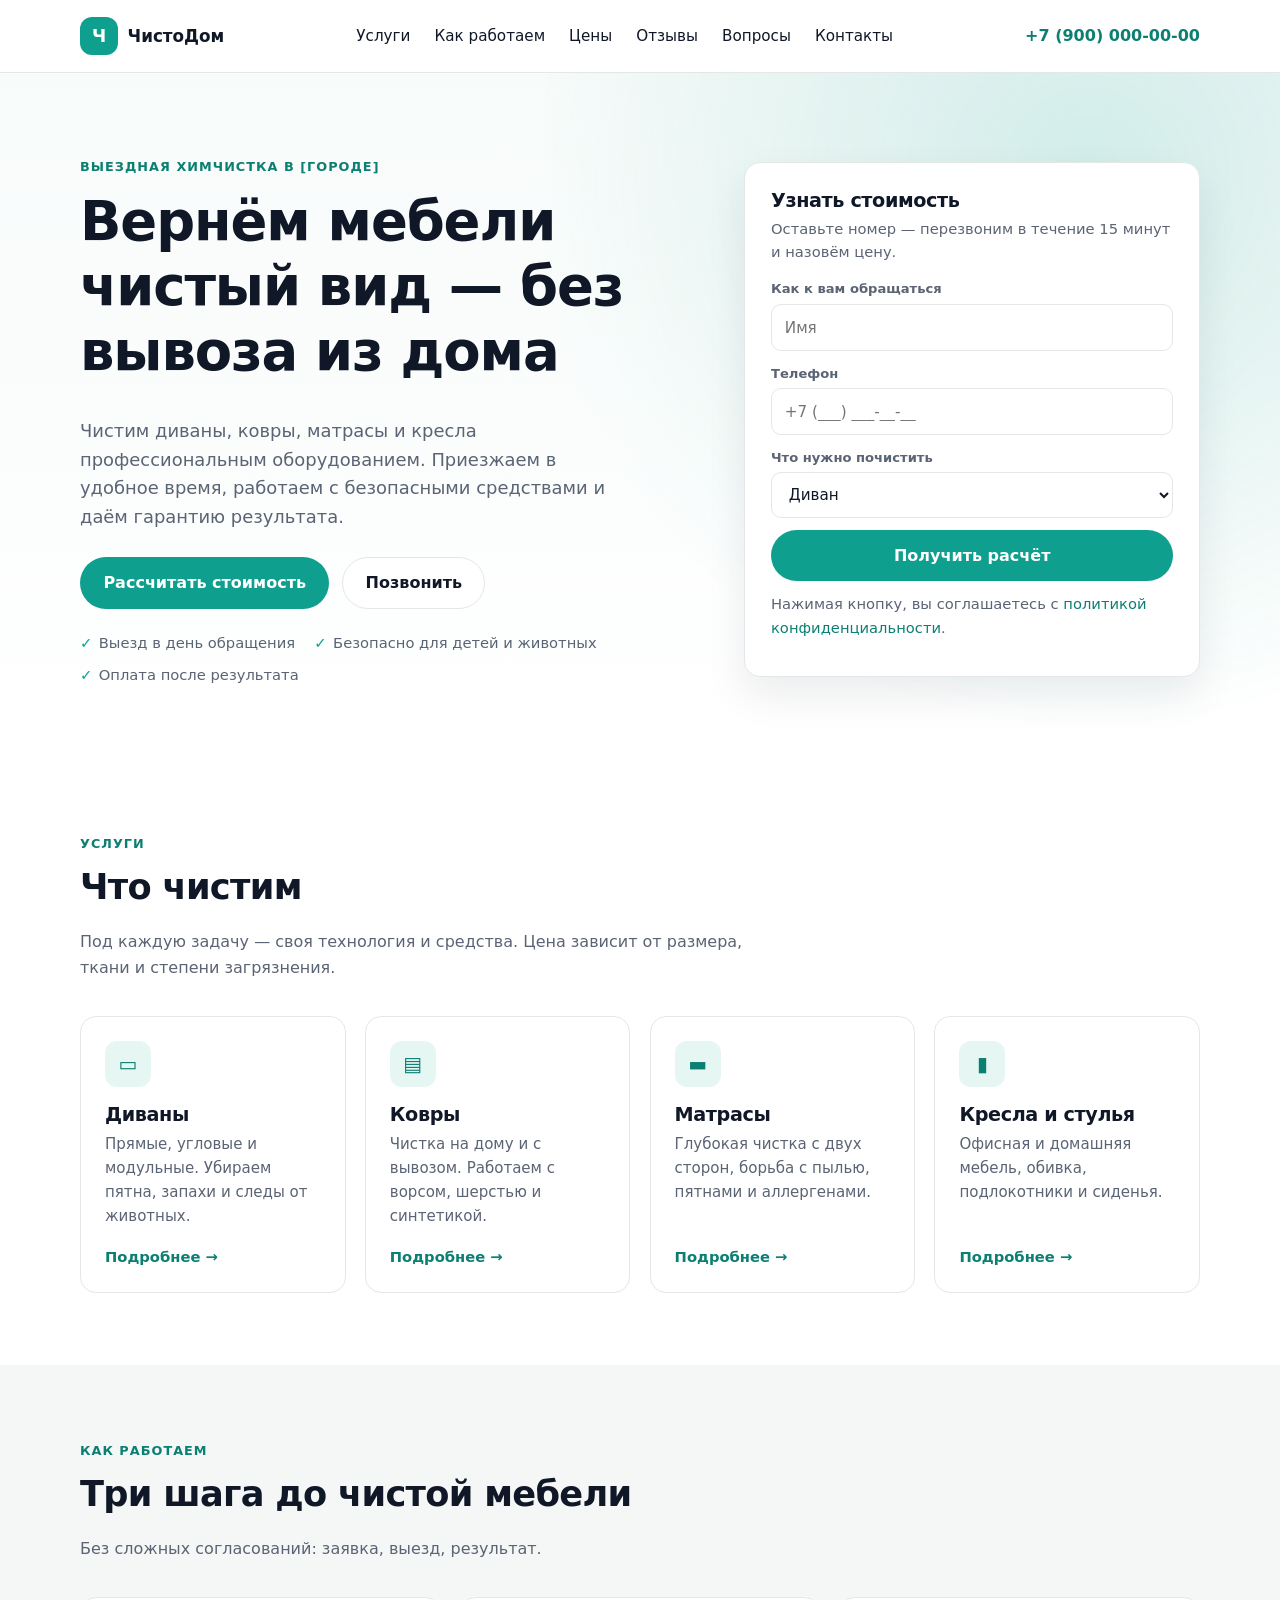
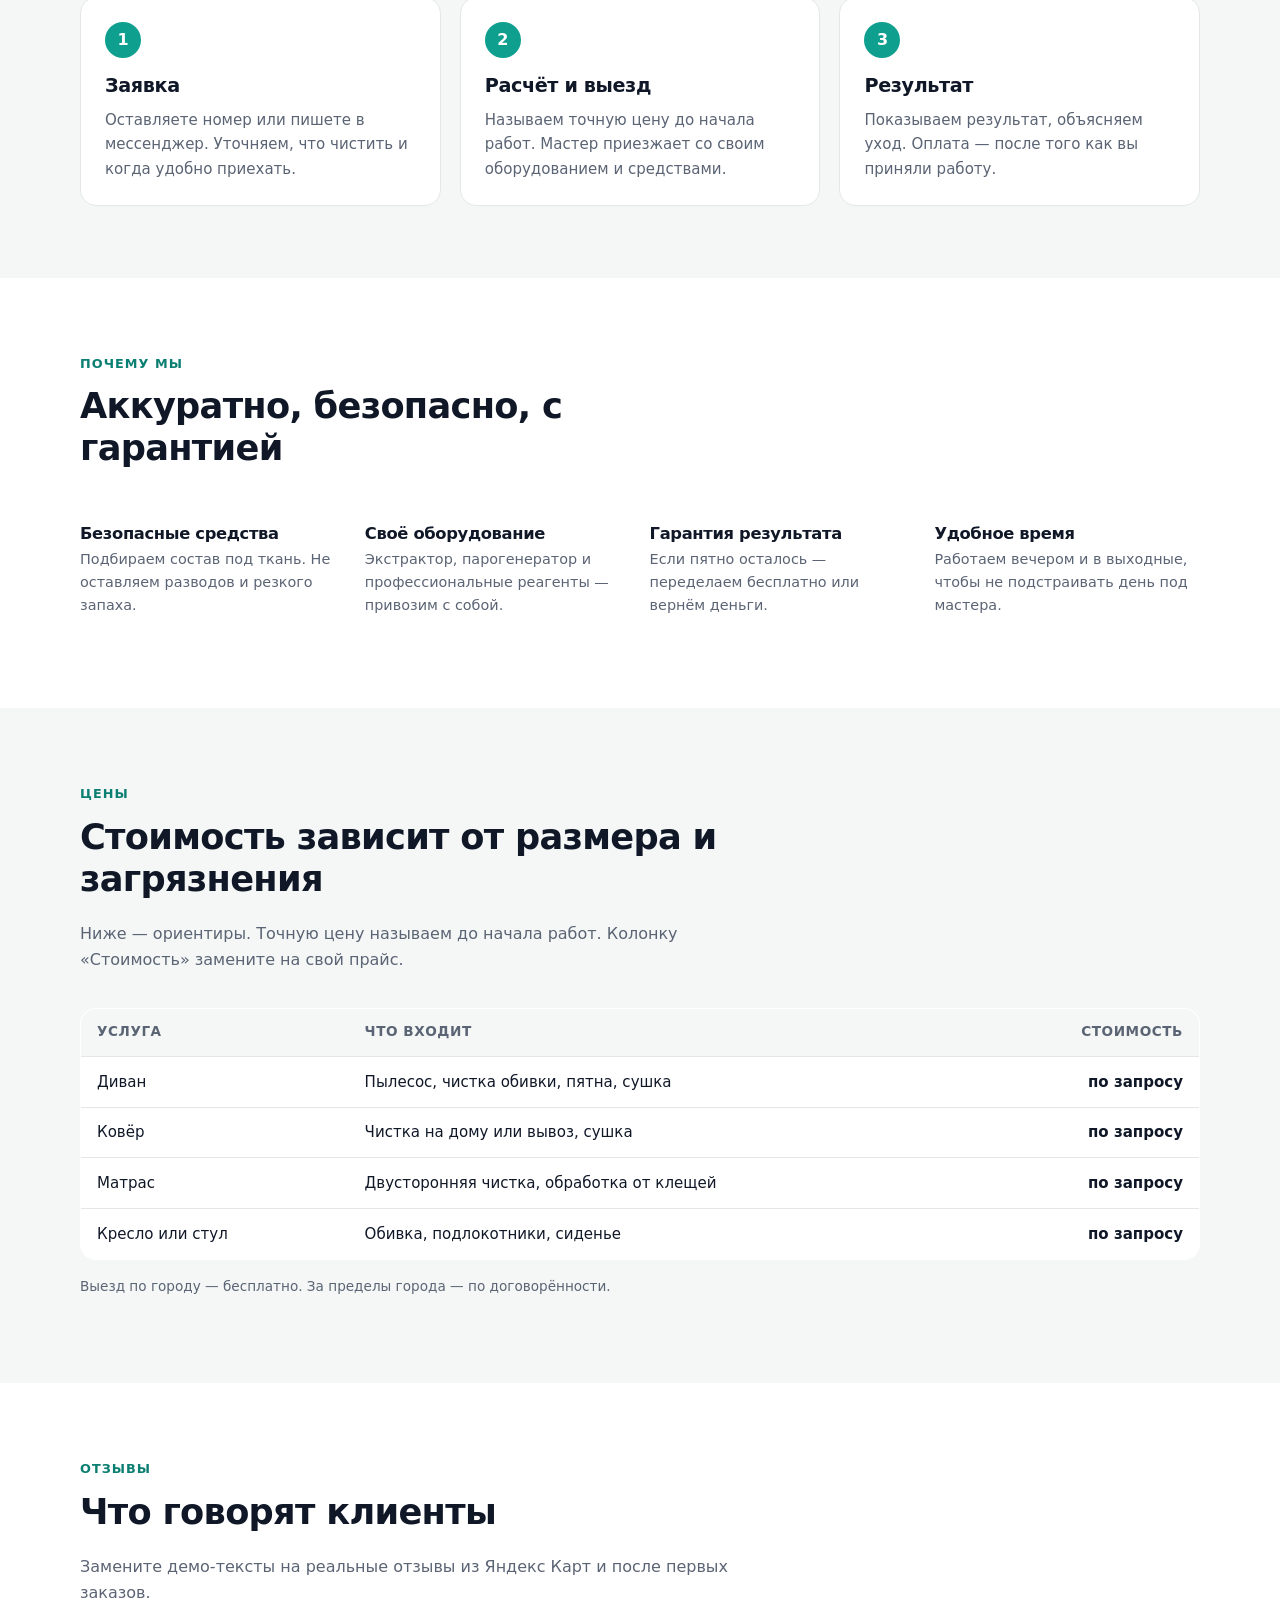
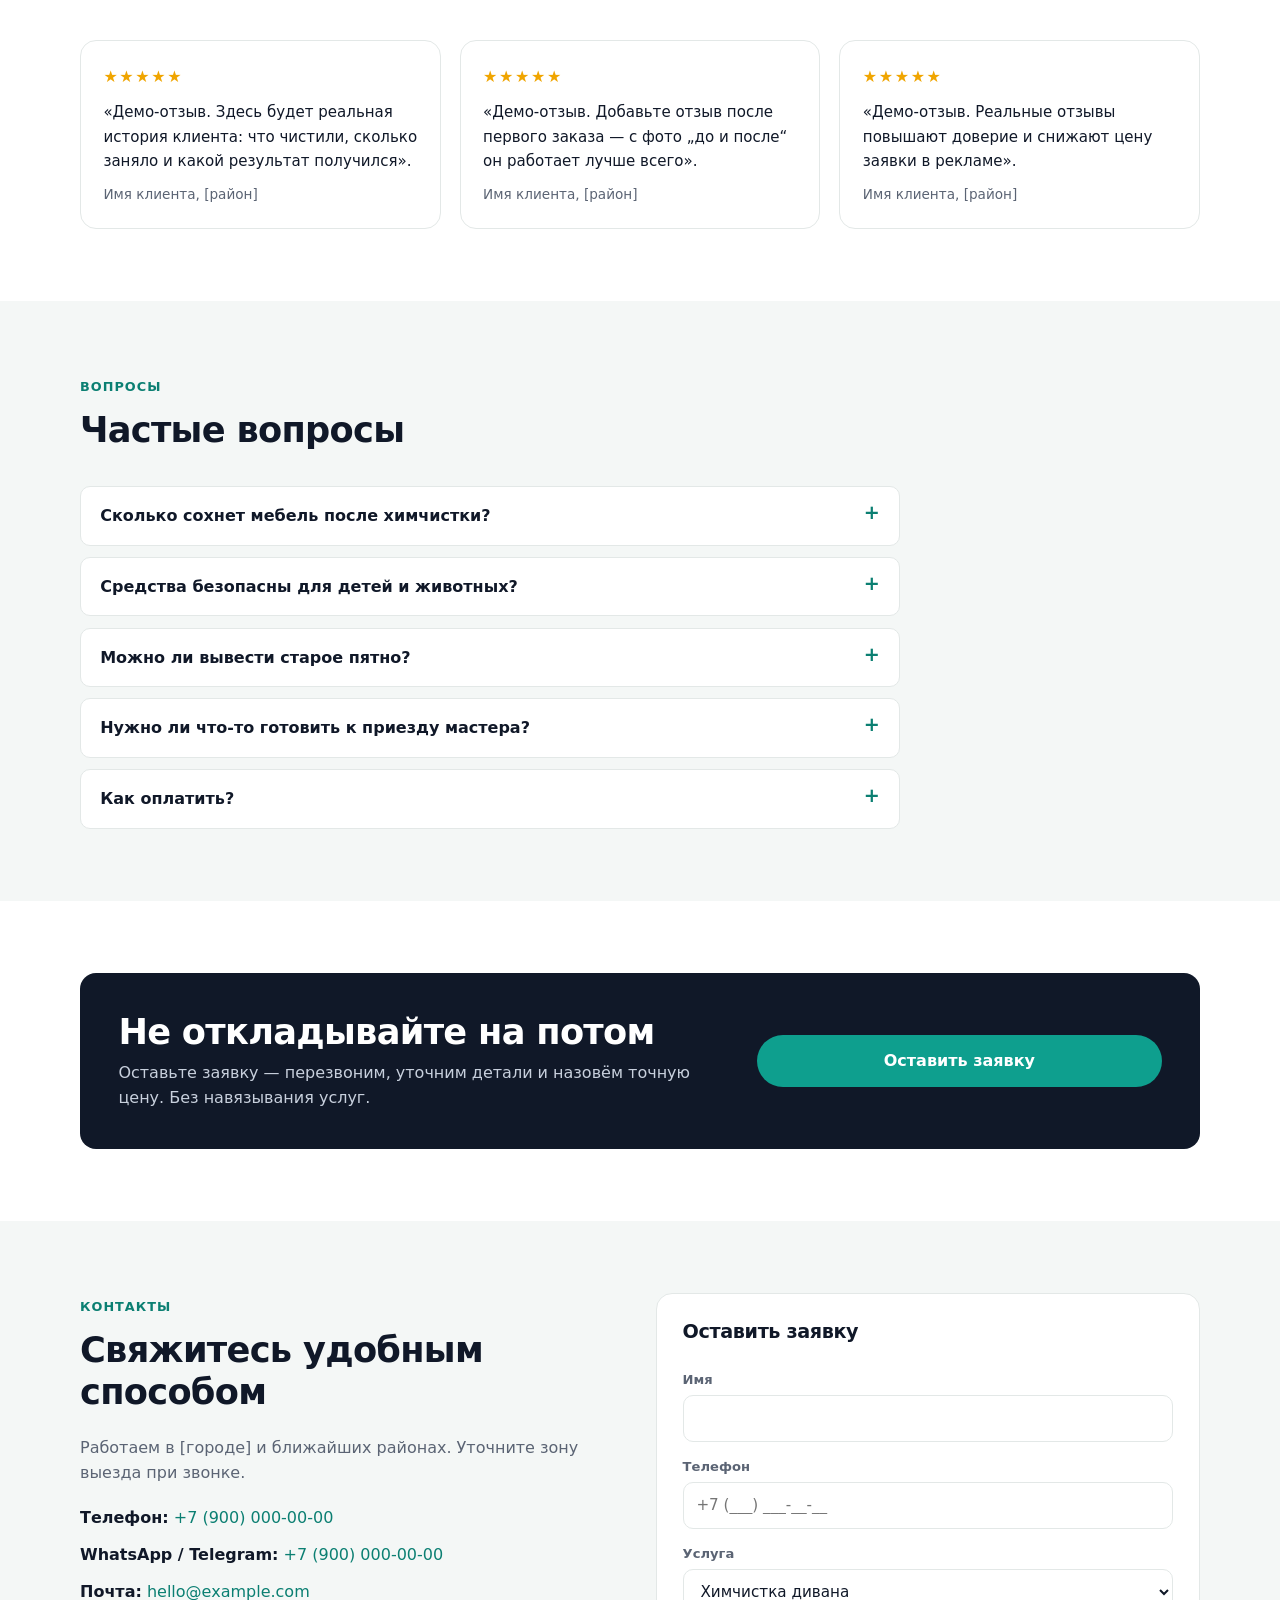
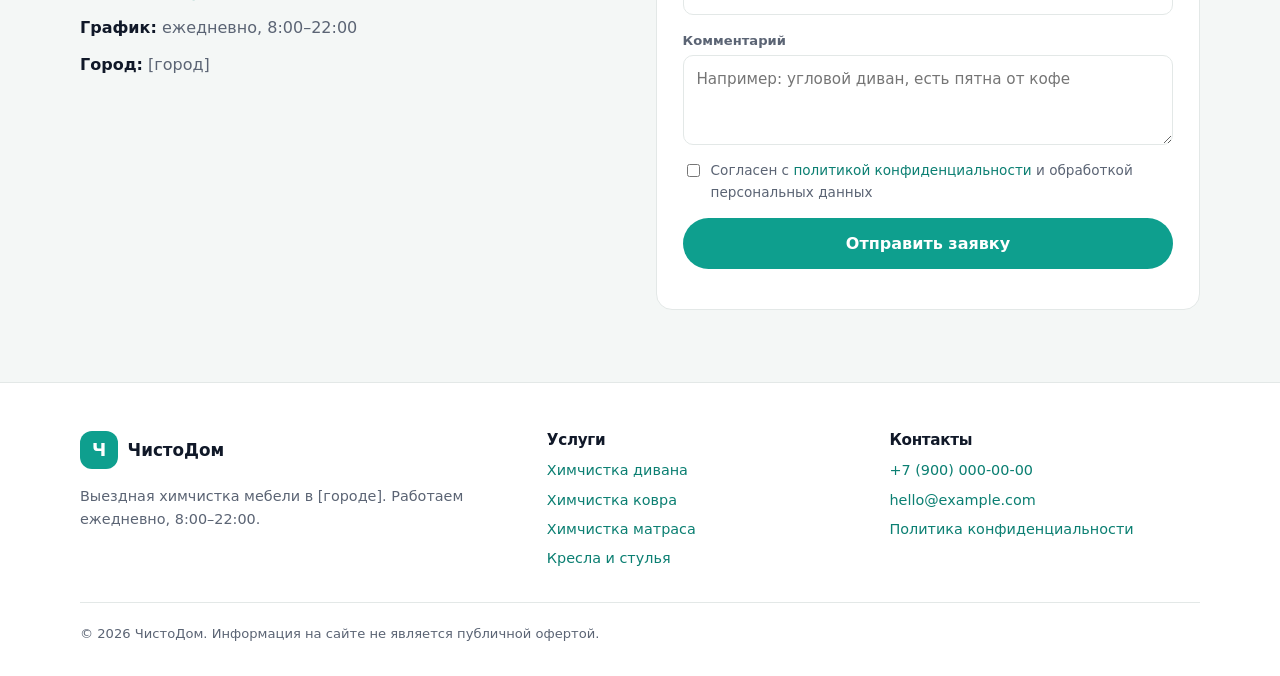
==== index.html @ 069d5538 "feat: каркас сайта химчистки и план продвижения" ====
<!DOCTYPE html>
<html lang="ru">
<head>
  <meta charset="utf-8">
  <meta name="viewport" content="width=device-width, initial-scale=1">
  <title>Химчистка мебели на дому в [городе] — выезд, гарантия результата</title>
  <meta name="description" content="Профессиональная химчистка диванов, ковров, матрасов и кресел на дому в [городе]. Безопасные средства, выезд в день обращения, гарантия результата. Рассчитайте стоимость за 2 минуты.">
  <link rel="canonical" href="https://example.com/">
  <meta property="og:type" content="website">
  <meta property="og:title" content="Химчистка мебели на дому в [городе]">
  <meta property="og:description" content="Диваны, ковры, матрасы и кресла. Выезд на дом, безопасные средства, гарантия результата.">
  <meta property="og:url" content="https://example.com/">
  <meta property="og:locale" content="ru_RU">
  <link rel="stylesheet" href="css/styles.css">
</head>
<body>
  <a class="skip-link" href="#main">Перейти к содержанию</a>

  <header class="site-header">
    <div class="container header-inner">
      <a class="logo" href="index.html">
        <span class="logo-mark" aria-hidden="true">Ч</span>
        <span>ЧистоДом</span>
      </a>

      <nav class="nav" data-nav aria-label="Основная навигация">
        <a href="#services">Услуги</a>
        <a href="#how">Как работаем</a>
        <a href="#prices">Цены</a>
        <a href="#reviews">Отзывы</a>
        <a href="#faq">Вопросы</a>
        <a href="#contacts">Контакты</a>
      </nav>

      <a class="header-phone" href="tel:+79000000000">+7 (900) 000-00-00</a>

      <button class="nav-toggle" type="button" data-nav-toggle aria-label="Открыть меню" aria-expanded="false">
        <span></span>
      </button>
    </div>
  </header>

  <main id="main">
    <section class="hero">
      <div class="container hero-grid">
        <div>
          <span class="eyebrow">Выездная химчистка в [городе]</span>
          <h1>Вернём мебели чистый вид — без вывоза из дома</h1>
          <p class="lead">
            Чистим диваны, ковры, матрасы и кресла профессиональным оборудованием.
            Приезжаем в удобное время, работаем с безопасными средствами и даём гарантию результата.
          </p>

          <div class="hero-actions">
            <a class="btn btn--primary" href="#contacts">Рассчитать стоимость</a>
            <a class="btn btn--ghost" href="tel:+79000000000">Позвонить</a>
          </div>

          <ul class="hero-points">
            <li>Выезд в день обращения</li>
            <li>Безопасно для детей и животных</li>
            <li>Оплата после результата</li>
          </ul>
        </div>

        <aside class="hero-card" aria-label="Быстрый расчёт стоимости">
          <h3>Узнать стоимость</h3>
          <p>Оставьте номер — перезвоним в течение 15 минут и назовём цену.</p>

          <form class="mini-form" data-lead-form>
            <div class="field">
              <label for="hero-name">Как к вам обращаться</label>
              <input id="hero-name" name="name" type="text" autocomplete="name" placeholder="Имя" required>
            </div>
            <div class="field">
              <label for="hero-phone">Телефон</label>
              <input id="hero-phone" name="phone" type="tel" autocomplete="tel" placeholder="+7 (___) ___-__-__" required>
            </div>
            <div class="field">
              <label for="hero-service">Что нужно почистить</label>
              <select id="hero-service" name="service">
                <option value="divan">Диван</option>
                <option value="kover">Ковёр</option>
                <option value="matras">Матрас</option>
                <option value="kreslo">Кресло или стулья</option>
                <option value="other">Другое</option>
              </select>
            </div>
            <button class="btn btn--primary btn--wide" type="submit">Получить расчёт</button>
            <p class="form-note">Нажимая кнопку, вы соглашаетесь с <a href="privacy.html">политикой конфиденциальности</a>.</p>
            <p class="form-status" data-form-status role="status"></p>
          </form>
        </aside>
      </div>
    </section>

    <section class="section" id="services">
      <div class="container">
        <div class="section-head">
          <span class="eyebrow">Услуги</span>
          <h2>Что чистим</h2>
          <p>Под каждую задачу — своя технология и средства. Цена зависит от размера, ткани и степени загрязнения.</p>
        </div>

        <div class="grid grid--4">
          <article class="card service-card">
            <div class="service-icon" aria-hidden="true">▭</div>
            <h3>Диваны</h3>
            <p>Прямые, угловые и модульные. Убираем пятна, запахи и следы от животных.</p>
            <a class="card-link" href="services/divan.html">Подробнее →</a>
          </article>

          <article class="card service-card">
            <div class="service-icon" aria-hidden="true">▤</div>
            <h3>Ковры</h3>
            <p>Чистка на дому и с вывозом. Работаем с ворсом, шерстью и синтетикой.</p>
            <a class="card-link" href="services/kover.html">Подробнее →</a>
          </article>

          <article class="card service-card">
            <div class="service-icon" aria-hidden="true">▬</div>
            <h3>Матрасы</h3>
            <p>Глубокая чистка с двух сторон, борьба с пылью, пятнами и аллергенами.</p>
            <a class="card-link" href="services/matras.html">Подробнее →</a>
          </article>

          <article class="card service-card">
            <div class="service-icon" aria-hidden="true">▮</div>
            <h3>Кресла и стулья</h3>
            <p>Офисная и домашняя мебель, обивка, подлокотники и сиденья.</p>
            <a class="card-link" href="services/kreslo.html">Подробнее →</a>
          </article>
        </div>
      </div>
    </section>

    <section class="section section--soft" id="how">
      <div class="container">
        <div class="section-head">
          <span class="eyebrow">Как работаем</span>
          <h2>Три шага до чистой мебели</h2>
          <p>Без сложных согласований: заявка, выезд, результат.</p>
        </div>

        <div class="steps">
          <div class="step">
            <h3>Заявка</h3>
            <p>Оставляете номер или пишете в мессенджер. Уточняем, что чистить и когда удобно приехать.</p>
          </div>
          <div class="step">
            <h3>Расчёт и выезд</h3>
            <p>Называем точную цену до начала работ. Мастер приезжает со своим оборудованием и средствами.</p>
          </div>
          <div class="step">
            <h3>Результат</h3>
            <p>Показываем результат, объясняем уход. Оплата — после того как вы приняли работу.</p>
          </div>
        </div>
      </div>
    </section>

    <section class="section">
      <div class="container">
        <div class="section-head">
          <span class="eyebrow">Почему мы</span>
          <h2>Аккуратно, безопасно, с гарантией</h2>
        </div>

        <div class="grid grid--4">
          <div class="feature">
            <h3>Безопасные средства</h3>
            <p>Подбираем состав под ткань. Не оставляем разводов и резкого запаха.</p>
          </div>
          <div class="feature">
            <h3>Своё оборудование</h3>
            <p>Экстрактор, парогенератор и профессиональные реагенты — привозим с собой.</p>
          </div>
          <div class="feature">
            <h3>Гарантия результата</h3>
            <p>Если пятно осталось — переделаем бесплатно или вернём деньги.</p>
          </div>
          <div class="feature">
            <h3>Удобное время</h3>
            <p>Работаем вечером и в выходные, чтобы не подстраивать день под мастера.</p>
          </div>
        </div>
      </div>
    </section>

    <section class="section section--soft" id="prices">
      <div class="container">
        <div class="section-head">
          <span class="eyebrow">Цены</span>
          <h2>Стоимость зависит от размера и загрязнения</h2>
          <p>Ниже — ориентиры. Точную цену называем до начала работ. Колонку «Стоимость» замените на свой прайс.</p>
        </div>

        <table class="price-table">
          <thead>
            <tr>
              <th scope="col">Услуга</th>
              <th scope="col">Что входит</th>
              <th scope="col" class="num">Стоимость</th>
            </tr>
          </thead>
          <tbody>
            <tr>
              <td>Диван</td>
              <td>Пылесос, чистка обивки, пятна, сушка</td>
              <td class="num">по запросу</td>
            </tr>
            <tr>
              <td>Ковёр</td>
              <td>Чистка на дому или вывоз, сушка</td>
              <td class="num">по запросу</td>
            </tr>
            <tr>
              <td>Матрас</td>
              <td>Двусторонняя чистка, обработка от клещей</td>
              <td class="num">по запросу</td>
            </tr>
            <tr>
              <td>Кресло или стул</td>
              <td>Обивка, подлокотники, сиденье</td>
              <td class="num">по запросу</td>
            </tr>
          </tbody>
        </table>

        <p class="small muted" style="margin-top:1rem">
          Выезд по городу — бесплатно. За пределы города — по договорённости.
        </p>
      </div>
    </section>

    <section class="section" id="reviews">
      <div class="container">
        <div class="section-head">
          <span class="eyebrow">Отзывы</span>
          <h2>Что говорят клиенты</h2>
          <p>Замените демо-тексты на реальные отзывы из Яндекс Карт и после первых заказов.</p>
        </div>

        <div class="grid grid--3">
          <article class="review">
            <div class="stars" aria-label="Оценка 5 из 5">★★★★★</div>
            <p>«Демо-отзыв. Здесь будет реальная история клиента: что чистили, сколько заняло и какой результат получился».</p>
            <div class="review-author">Имя клиента, [район]</div>
          </article>
          <article class="review">
            <div class="stars" aria-label="Оценка 5 из 5">★★★★★</div>
            <p>«Демо-отзыв. Добавьте отзыв после первого заказа — с фото „до и после“ он работает лучше всего».</p>
            <div class="review-author">Имя клиента, [район]</div>
          </article>
          <article class="review">
            <div class="stars" aria-label="Оценка 5 из 5">★★★★★</div>
            <p>«Демо-отзыв. Реальные отзывы повышают доверие и снижают цену заявки в рекламе».</p>
            <div class="review-author">Имя клиента, [район]</div>
          </article>
        </div>
      </div>
    </section>

    <section class="section section--soft" id="faq">
      <div class="container">
        <div class="section-head">
          <span class="eyebrow">Вопросы</span>
          <h2>Частые вопросы</h2>
        </div>

        <div class="faq">
          <details>
            <summary>Сколько сохнет мебель после химчистки?</summary>
            <p>Обычно 4–8 часов. Точный срок зависит от ткани, влажности и температуры в помещении. Мастер подскажет, когда можно пользоваться мебелью.</p>
          </details>
          <details>
            <summary>Средства безопасны для детей и животных?</summary>
            <p>Да, мы используем профессиональные составы с последующей промывкой. После высыхания мебелью можно пользоваться как обычно.</p>
          </details>
          <details>
            <summary>Можно ли вывести старое пятно?</summary>
            <p>Чаще всего да. Но результат зависит от типа ткани и давности пятна. Если пятно не уйдёт полностью, мастер скажет об этом до начала работ.</p>
          </details>
          <details>
            <summary>Нужно ли что-то готовить к приезду мастера?</summary>
            <p>Достаточно освободить доступ к мебели и убрать с неё вещи. Всё остальное — оборудование, средства и защита пола — у мастера с собой.</p>
          </details>
          <details>
            <summary>Как оплатить?</summary>
            <p>Наличными или переводом после выполнения работ. Стоимость фиксируем до начала чистки.</p>
          </details>
        </div>
      </div>
    </section>

    <section class="section">
      <div class="container">
        <div class="cta">
          <div>
            <h2>Не откладывайте на потом</h2>
            <p>Оставьте заявку — перезвоним, уточним детали и назовём точную цену. Без навязывания услуг.</p>
          </div>
          <div>
            <a class="btn btn--primary btn--wide" href="#contacts">Оставить заявку</a>
          </div>
        </div>
      </div>
    </section>

    <section class="section section--soft" id="contacts">
      <div class="container contact-grid">
        <div>
          <span class="eyebrow">Контакты</span>
          <h2>Свяжитесь удобным способом</h2>
          <p class="muted">Работаем в [городе] и ближайших районах. Уточните зону выезда при звонке.</p>

          <ul class="contact-list">
            <li><strong>Телефон:</strong> <a href="tel:+79000000000">+7 (900) 000-00-00</a></li>
            <li><strong>WhatsApp / Telegram:</strong> <a href="https://wa.me/79000000000">+7 (900) 000-00-00</a></li>
            <li><strong>Почта:</strong> <a href="mailto:hello@example.com">hello@example.com</a></li>
            <li><strong>График:</strong> ежедневно, 8:00–22:00</li>
            <li><strong>Город:</strong> [город]</li>
          </ul>
        </div>

        <form class="contact-form" data-lead-form>
          <h3 class="mt-0">Оставить заявку</h3>

          <div class="field">
            <label for="contact-name">Имя</label>
            <input id="contact-name" name="name" type="text" autocomplete="name" required>
          </div>
          <div class="field">
            <label for="contact-phone">Телефон</label>
            <input id="contact-phone" name="phone" type="tel" autocomplete="tel" placeholder="+7 (___) ___-__-__" required>
          </div>
          <div class="field">
            <label for="contact-service">Услуга</label>
            <select id="contact-service" name="service">
              <option value="divan">Химчистка дивана</option>
              <option value="kover">Химчистка ковра</option>
              <option value="matras">Химчистка матраса</option>
              <option value="kreslo">Кресло или стулья</option>
              <option value="other">Другое</option>
            </select>
          </div>
          <div class="field">
            <label for="contact-message">Комментарий</label>
            <textarea id="contact-message" name="message" placeholder="Например: угловой диван, есть пятна от кофе"></textarea>
          </div>

          <label class="small muted" style="display:flex;gap:.5rem;align-items:flex-start">
            <input type="checkbox" name="consent" required style="width:auto;min-height:auto;margin-top:.25rem">
            <span>Согласен с <a href="privacy.html">политикой конфиденциальности</a> и обработкой персональных данных</span>
          </label>

          <button class="btn btn--primary btn--wide" type="submit">Отправить заявку</button>
          <p class="form-status" data-form-status role="status"></p>
        </form>
      </div>
    </section>
  </main>

  <footer class="site-footer">
    <div class="container">
      <div class="footer-grid">
        <div>
          <a class="logo" href="index.html">
            <span class="logo-mark" aria-hidden="true">Ч</span>
            <span>ЧистоДом</span>
          </a>
          <p style="margin-top:1rem">Выездная химчистка мебели в [городе]. Работаем ежедневно, 8:00–22:00.</p>
        </div>
        <div>
          <h4>Услуги</h4>
          <ul>
            <li><a href="services/divan.html">Химчистка дивана</a></li>
            <li><a href="services/kover.html">Химчистка ковра</a></li>
            <li><a href="services/matras.html">Химчистка матраса</a></li>
            <li><a href="services/kreslo.html">Кресла и стулья</a></li>
          </ul>
        </div>
        <div>
          <h4>Контакты</h4>
          <ul>
            <li><a href="tel:+79000000000">+7 (900) 000-00-00</a></li>
            <li><a href="mailto:hello@example.com">hello@example.com</a></li>
            <li><a href="privacy.html">Политика конфиденциальности</a></li>
          </ul>
        </div>
      </div>

      <div class="footer-bottom">
        © <span data-year>2026</span> ЧистоДом. Информация на сайте не является публичной офертой.
      </div>
    </div>
  </footer>

  <script src="js/main.js" defer></script>

  <script type="application/ld+json">
  {
    "@context": "https://schema.org",
    "@type": "LocalBusiness",
    "name": "ЧистоДом",
    "description": "Выездная химчистка диванов, ковров, матрасов и кресел в [городе].",
    "url": "https://example.com/",
    "telephone": "+7-900-000-00-00",
    "priceRange": "₽₽",
    "areaServed": "[город]",
    "address": {
      "@type": "PostalAddress",
      "addressLocality": "[город]",
      "addressCountry": "RU"
    },
    "openingHours": "Mo-Su 08:00-22:00"
  }
  </script>
</body>
</html>
---- css/styles.css ----
/* =========================================================
   Химчистка — базовые стили
   Палитра и размеры меняются в :root
   ========================================================= */

:root {
  --ink: #101828;
  --muted: #5b6474;
  --accent: #0e9f8e;
  --accent-dark: #0b7f72;
  --accent-soft: #e6f6f3;
  --bg: #ffffff;
  --soft: #f4f7f6;
  --line: #e3e8e7;
  --radius: 16px;
  --radius-sm: 10px;
  --container: 1120px;
  --shadow: 0 18px 40px rgba(16, 24, 40, 0.08);
  --font: system-ui, -apple-system, "Segoe UI", Roboto, "Helvetica Neue", Arial, sans-serif;
}

*,
*::before,
*::after {
  box-sizing: border-box;
}

html {
  scroll-behavior: smooth;
}

body {
  margin: 0;
  font-family: var(--font);
  color: var(--ink);
  background: var(--bg);
  line-height: 1.6;
  -webkit-font-smoothing: antialiased;
}

img {
  max-width: 100%;
  display: block;
}

a {
  color: var(--accent-dark);
  text-decoration: none;
}

a:hover {
  text-decoration: underline;
}

h1,
h2,
h3,
h4 {
  line-height: 1.2;
  margin: 0 0 0.6em;
  letter-spacing: -0.02em;
}

h1 {
  font-size: clamp(2rem, 4.4vw, 3.4rem);
}

h2 {
  font-size: clamp(1.5rem, 2.8vw, 2.2rem);
}

h3 {
  font-size: 1.2rem;
}

p {
  margin: 0 0 1em;
}

ul {
  padding-left: 1.15em;
}

.container {
  width: min(100% - 2rem, var(--container));
  margin-inline: auto;
}

.section {
  padding: 4.5rem 0;
}

.section--soft {
  background: var(--soft);
}

.section-head {
  max-width: 680px;
  margin-bottom: 2.2rem;
}

.section-head p {
  color: var(--muted);
  margin-bottom: 0;
}

.eyebrow {
  display: inline-block;
  margin-bottom: 0.7rem;
  color: var(--accent-dark);
  font-size: 0.8rem;
  font-weight: 700;
  letter-spacing: 0.08em;
  text-transform: uppercase;
}

/* ---------- Кнопки ---------- */

.btn {
  display: inline-flex;
  align-items: center;
  justify-content: center;
  gap: 0.5rem;
  min-height: 48px;
  padding: 0.75rem 1.4rem;
  border: 1px solid transparent;
  border-radius: 999px;
  font: inherit;
  font-weight: 600;
  text-decoration: none;
  cursor: pointer;
  transition: background-color 0.2s, color 0.2s, border-color 0.2s, transform 0.2s;
}

.btn:hover {
  text-decoration: none;
  transform: translateY(-1px);
}

.btn--primary {
  background: var(--accent);
  color: #fff;
}

.btn--primary:hover {
  background: var(--accent-dark);
}

.btn--ghost {
  border-color: var(--line);
  background: #fff;
  color: var(--ink);
}

.btn--ghost:hover {
  border-color: var(--accent);
  color: var(--accent-dark);
}

.btn--wide {
  width: 100%;
}

/* ---------- Шапка ---------- */

.site-header {
  position: sticky;
  top: 0;
  z-index: 50;
  background: rgba(255, 255, 255, 0.94);
  backdrop-filter: blur(10px);
  border-bottom: 1px solid var(--line);
}

.header-inner {
  display: flex;
  align-items: center;
  justify-content: space-between;
  gap: 1rem;
  min-height: 72px;
}

.logo {
  display: inline-flex;
  align-items: center;
  gap: 0.6rem;
  color: var(--ink);
  font-weight: 800;
  font-size: 1.05rem;
  text-decoration: none;
}

.logo:hover {
  text-decoration: none;
}

.logo-mark {
  display: grid;
  place-items: center;
  width: 38px;
  height: 38px;
  border-radius: 12px;
  background: var(--accent);
  color: #fff;
  font-size: 1.1rem;
}

.nav {
  display: flex;
  align-items: center;
  gap: 1.5rem;
}

.nav a {
  color: var(--ink);
  font-size: 0.95rem;
  font-weight: 500;
}

.nav a:hover {
  color: var(--accent-dark);
  text-decoration: none;
}

.header-phone {
  font-weight: 700;
  white-space: nowrap;
}

.nav-toggle {
  display: none;
  width: 44px;
  height: 44px;
  padding: 0;
  border: 1px solid var(--line);
  border-radius: 12px;
  background: #fff;
  cursor: pointer;
}

.nav-toggle span,
.nav-toggle span::before,
.nav-toggle span::after {
  display: block;
  width: 20px;
  height: 2px;
  margin-inline: auto;
  background: var(--ink);
  content: "";
  position: relative;
}

.nav-toggle span::before {
  position: absolute;
  top: -6px;
}

.nav-toggle span::after {
  position: absolute;
  top: 6px;
}

/* ---------- Hero ---------- */

.hero {
  position: relative;
  overflow: hidden;
  padding: 5rem 0 4.5rem;
  background:
    radial-gradient(circle at 85% 15%, rgba(14, 159, 142, 0.16), transparent 45%),
    linear-gradient(180deg, #f7fbfa 0%, #ffffff 100%);
}

.hero-grid {
  display: grid;
  grid-template-columns: 1.15fr 0.85fr;
  gap: 3rem;
  align-items: center;
}

.hero p.lead {
  max-width: 560px;
  font-size: 1.12rem;
  color: var(--muted);
}

.hero-actions {
  display: flex;
  flex-wrap: wrap;
  gap: 0.8rem;
  margin: 1.6rem 0 1.4rem;
}

.hero-points {
  display: flex;
  flex-wrap: wrap;
  gap: 0.5rem 1.2rem;
  padding: 0;
  margin: 0;
  list-style: none;
  color: var(--muted);
  font-size: 0.92rem;
}

.hero-points li::before {
  content: "✓";
  margin-right: 0.4rem;
  color: var(--accent);
  font-weight: 700;
}

.hero-card {
  padding: 1.6rem;
  border: 1px solid var(--line);
  border-radius: var(--radius);
  background: #fff;
  box-shadow: var(--shadow);
}

.hero-card h3 {
  margin-bottom: 0.3rem;
}

.hero-card p {
  color: var(--muted);
  font-size: 0.92rem;
}

.mini-form {
  display: grid;
  gap: 0.7rem;
}

.field {
  display: grid;
  gap: 0.3rem;
}

.field label {
  font-size: 0.82rem;
  font-weight: 600;
  color: var(--muted);
}

input,
select,
textarea {
  width: 100%;
  min-height: 46px;
  padding: 0.65rem 0.8rem;
  border: 1px solid var(--line);
  border-radius: var(--radius-sm);
  background: #fff;
  color: var(--ink);
  font: inherit;
  font-size: 0.95rem;
}

input:focus,
select:focus,
textarea:focus {
  outline: 2px solid rgba(14, 159, 142, 0.35);
  outline-offset: 1px;
  border-color: var(--accent);
}

textarea {
  min-height: 90px;
  resize: vertical;
}

.form-note {
  margin: 0;
  color: var(--muted);
  font-size: 0.78rem;
}

.form-status {
  margin: 0;
  font-size: 0.88rem;
  color: var(--accent-dark);
}

/* ---------- Сетки и карточки ---------- */

.grid {
  display: grid;
  gap: 1.2rem;
}

.grid--3 {
  grid-template-columns: repeat(3, 1fr);
}

.grid--4 {
  grid-template-columns: repeat(4, 1fr);
}

.card {
  padding: 1.5rem;
  border: 1px solid var(--line);
  border-radius: var(--radius);
  background: #fff;
}

.card h3 {
  margin-bottom: 0.4rem;
}

.card p {
  margin: 0;
  color: var(--muted);
  font-size: 0.94rem;
}

.card-link {
  display: inline-block;
  margin-top: 1rem;
  font-weight: 600;
  font-size: 0.92rem;
}

.service-card {
  display: flex;
  flex-direction: column;
  transition: border-color 0.2s, transform 0.2s, box-shadow 0.2s;
}

.service-card:hover {
  border-color: var(--accent);
  transform: translateY(-2px);
  box-shadow: var(--shadow);
}

.service-icon {
  display: grid;
  place-items: center;
  width: 46px;
  height: 46px;
  margin-bottom: 1rem;
  border-radius: 12px;
  background: var(--accent-soft);
  color: var(--accent-dark);
  font-size: 1.25rem;
}

.service-card .card-link {
  margin-top: auto;
  padding-top: 1rem;
}

/* ---------- Шаги ---------- */

.steps {
  counter-reset: step;
  display: grid;
  gap: 1.2rem;
  grid-template-columns: repeat(3, 1fr);
}

.step {
  position: relative;
  padding: 1.5rem;
  border-radius: var(--radius);
  background: #fff;
  border: 1px solid var(--line);
}

.step::before {
  counter-increment: step;
  content: counter(step);
  display: grid;
  place-items: center;
  width: 36px;
  height: 36px;
  margin-bottom: 1rem;
  border-radius: 50%;
  background: var(--accent);
  color: #fff;
  font-weight: 700;
}

.step p {
  margin: 0;
  color: var(--muted);
  font-size: 0.94rem;
}

/* ---------- Преимущества ---------- */

.feature {
  padding: 1.2rem 0;
}

.feature h3 {
  font-size: 1.02rem;
  margin-bottom: 0.25rem;
}

.feature p {
  margin: 0;
  color: var(--muted);
  font-size: 0.9rem;
}

/* ---------- Отзывы ---------- */

.review {
  display: flex;
  flex-direction: column;
  gap: 0.7rem;
  padding: 1.4rem;
  border: 1px solid var(--line);
  border-radius: var(--radius);
  background: #fff;
}

.review p {
  margin: 0;
  font-size: 0.94rem;
}

.review-author {
  color: var(--muted);
  font-size: 0.85rem;
}

.stars {
  color: #f0a500;
  letter-spacing: 0.1em;
}

/* ---------- FAQ ---------- */

.faq {
  display: grid;
  gap: 0.7rem;
  max-width: 820px;
}

.faq details {
  border: 1px solid var(--line);
  border-radius: var(--radius-sm);
  background: #fff;
  padding: 1rem 1.2rem;
}

.faq summary {
  cursor: pointer;
  font-weight: 600;
  list-style: none;
}

.faq summary::-webkit-details-marker {
  display: none;
}

.faq summary::after {
  content: "+";
  float: right;
  color: var(--accent-dark);
  font-size: 1.2rem;
  line-height: 1;
}

.faq details[open] summary::after {
  content: "–";
}

.faq details p {
  margin: 0.8rem 0 0;
  color: var(--muted);
  font-size: 0.94rem;
}

/* ---------- CTA ---------- */

.cta {
  display: grid;
  grid-template-columns: 1.2fr 0.8fr;
  gap: 2rem;
  align-items: center;
  padding: 2.4rem;
  border-radius: var(--radius);
  background: var(--ink);
  color: #fff;
}

.cta h2 {
  margin-bottom: 0.4rem;
}

.cta p {
  margin: 0;
  color: #c8d0dd;
}

.cta .btn--primary {
  background: var(--accent);
}

/* ---------- Форма ---------- */

.contact-grid {
  display: grid;
  grid-template-columns: 1fr 1fr;
  gap: 2rem;
  align-items: start;
}

.contact-form {
  display: grid;
  gap: 0.9rem;
  padding: 1.6rem;
  border: 1px solid var(--line);
  border-radius: var(--radius);
  background: #fff;
}

.contact-list {
  padding: 0;
  margin: 1.2rem 0 0;
  list-style: none;
  display: grid;
  gap: 0.7rem;
  color: var(--muted);
}

.contact-list strong {
  color: var(--ink);
}

/* ---------- Подвал ---------- */

.site-footer {
  padding: 3rem 0 2rem;
  border-top: 1px solid var(--line);
  background: #fff;
  color: var(--muted);
  font-size: 0.9rem;
}

.footer-grid {
  display: grid;
  grid-template-columns: 1.4fr 1fr 1fr;
  gap: 2rem;
}

.footer-grid h4 {
  color: var(--ink);
  font-size: 0.95rem;
  margin-bottom: 0.6rem;
}

.footer-grid ul {
  padding: 0;
  margin: 0;
  list-style: none;
  display: grid;
  gap: 0.4rem;
}

.footer-bottom {
  margin-top: 2rem;
  padding-top: 1.2rem;
  border-top: 1px solid var(--line);
  font-size: 0.82rem;
}

/* ---------- Хлебные крошки ---------- */

.breadcrumbs {
  padding: 1rem 0 0;
  font-size: 0.85rem;
  color: var(--muted);
}

.breadcrumbs ol {
  display: flex;
  flex-wrap: wrap;
  gap: 0.4rem;
  padding: 0;
  margin: 0;
  list-style: none;
}

.breadcrumbs li + li::before {
  content: "/";
  margin-right: 0.4rem;
  color: #b6bfcb;
}

/* ---------- Страница услуги ---------- */

.page-hero {
  padding: 2.4rem 0 3rem;
  background: linear-gradient(180deg, #f7fbfa, #fff);
}

.page-hero p {
  max-width: 680px;
  color: var(--muted);
  font-size: 1.05rem;
}

.split {
  display: grid;
  grid-template-columns: 1.1fr 0.9fr;
  gap: 2.4rem;
  align-items: start;
}

.price-table {
  width: 100%;
  border-collapse: collapse;
  background: #fff;
  border: 1px solid var(--line);
  border-radius: var(--radius);
  overflow: hidden;
}

.price-table th,
.price-table td {
  padding: 0.8rem 1rem;
  border-bottom: 1px solid var(--line);
  text-align: left;
  font-size: 0.94rem;
}

.price-table th {
  background: var(--soft);
  font-size: 0.85rem;
  text-transform: uppercase;
  letter-spacing: 0.04em;
  color: var(--muted);
}

.price-table tr:last-child td {
  border-bottom: 0;
}

.price-table .num {
  text-align: right;
  white-space: nowrap;
  font-weight: 600;
}

/* ---------- Утилиты ---------- */

.muted {
  color: var(--muted);
}

.small {
  font-size: 0.85rem;
}

.center {
  text-align: center;
}

.mt-0 {
  margin-top: 0;
}

.mb-0 {
  margin-bottom: 0;
}

.skip-link {
  position: absolute;
  left: -9999px;
  top: 0;
  z-index: 100;
  padding: 0.8rem 1rem;
  background: #fff;
  color: var(--ink);
}

.skip-link:focus {
  left: 1rem;
  top: 1rem;
}

/* ---------- Адаптив ---------- */

@media (max-width: 960px) {
  .hero-grid,
  .contact-grid,
  .split,
  .cta {
    grid-template-columns: 1fr;
  }

  .grid--4 {
    grid-template-columns: repeat(2, 1fr);
  }

  .footer-grid {
    grid-template-columns: 1fr 1fr;
  }
}

@media (max-width: 760px) {
  .section {
    padding: 3.2rem 0;
  }

  .nav {
    position: absolute;
    top: 72px;
    left: 0;
    right: 0;
    display: none;
    flex-direction: column;
    align-items: flex-start;
    gap: 0;
    padding: 1rem 1.25rem;
    background: #fff;
    border-bottom: 1px solid var(--line);
  }

  .nav.is-open {
    display: flex;
  }

  .nav a {
    width: 100%;
    padding: 0.7rem 0;
    border-bottom: 1px solid var(--line);
  }

  .nav a:last-child {
    border-bottom: 0;
  }

  .nav-toggle {
    display: block;
  }

  .header-phone {
    display: none;
  }

  .grid--3,
  .grid--4,
  .steps {
    grid-template-columns: 1fr;
  }

  .footer-grid {
    grid-template-columns: 1fr;
  }

  .hero {
    padding: 3.2rem 0;
  }

  .cta {
    padding: 1.6rem;
  }

  .price-table th,
  .price-table td {
    padding: 0.65rem 0.7rem;
    font-size: 0.88rem;
  }
}

@media (prefers-reduced-motion: reduce) {
  *,
  *::before,
  *::after {
    scroll-behavior: auto !important;
    transition: none !important;
  }
}
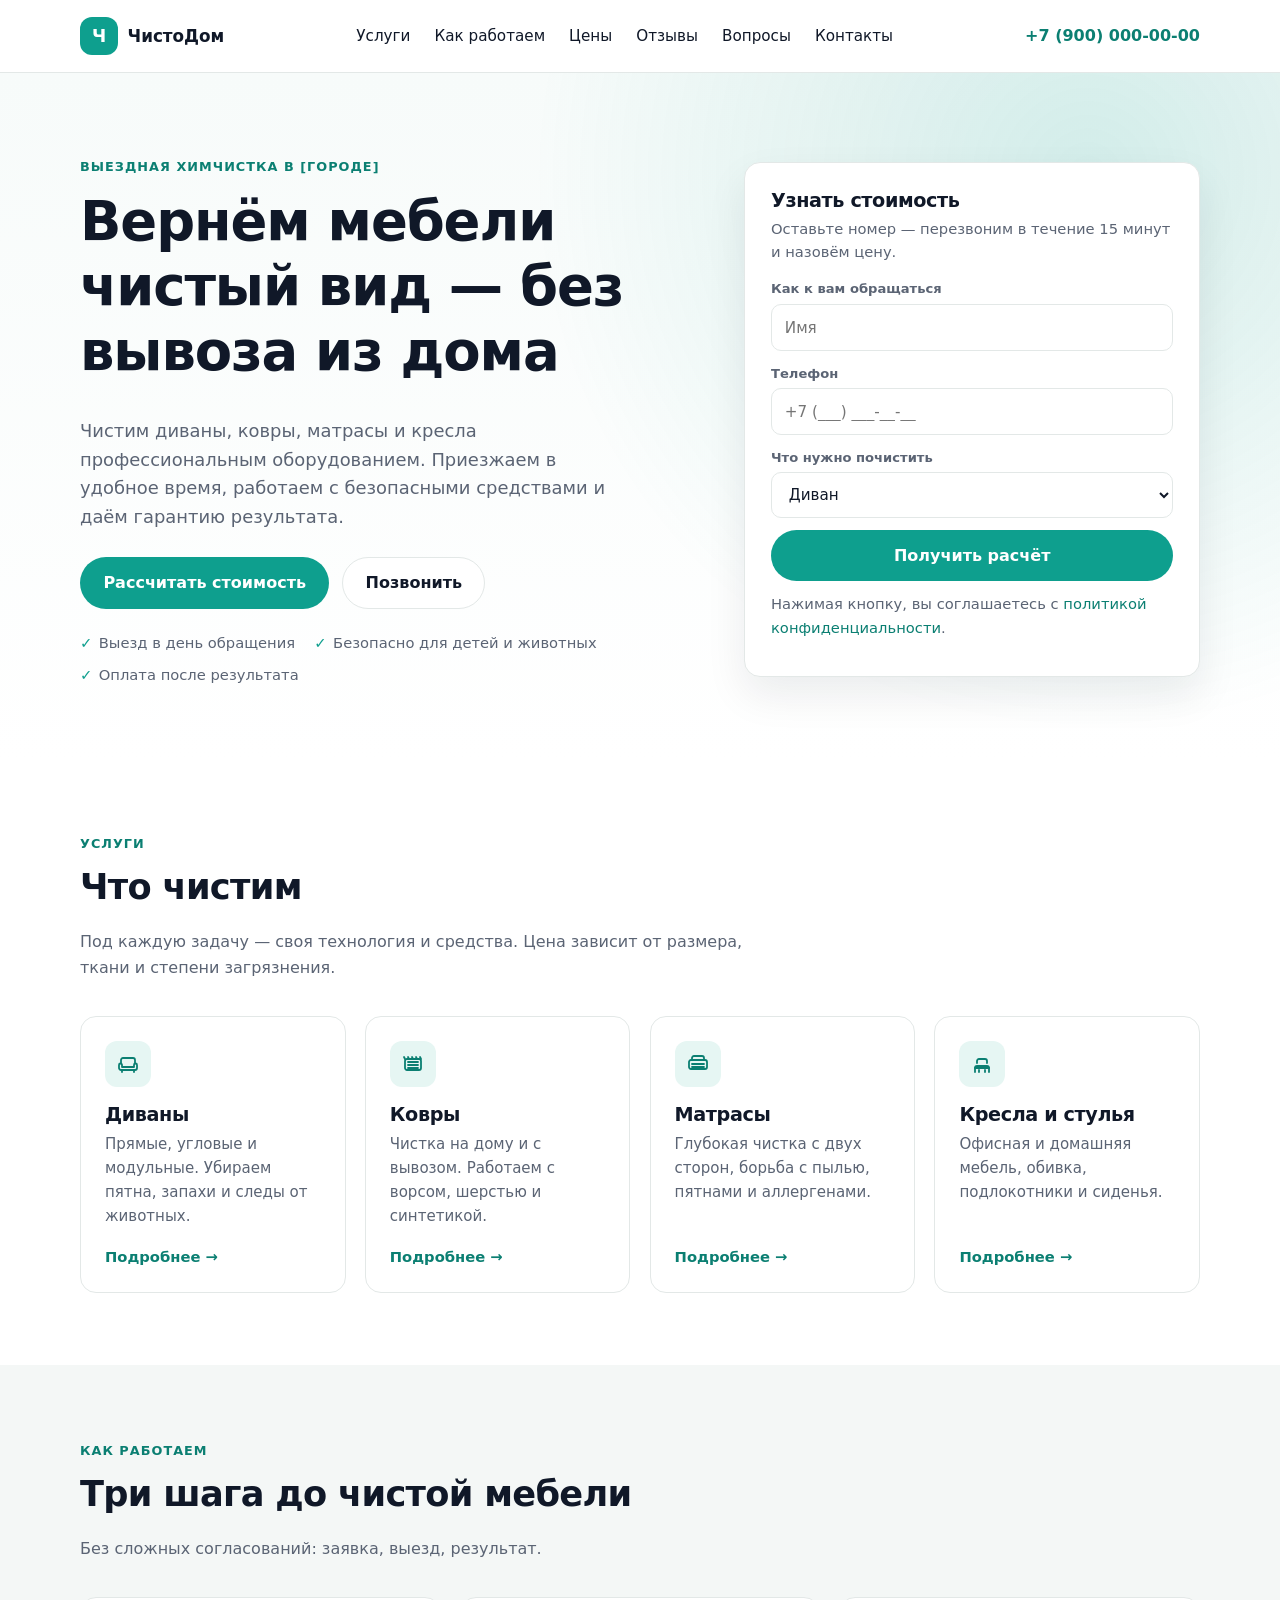
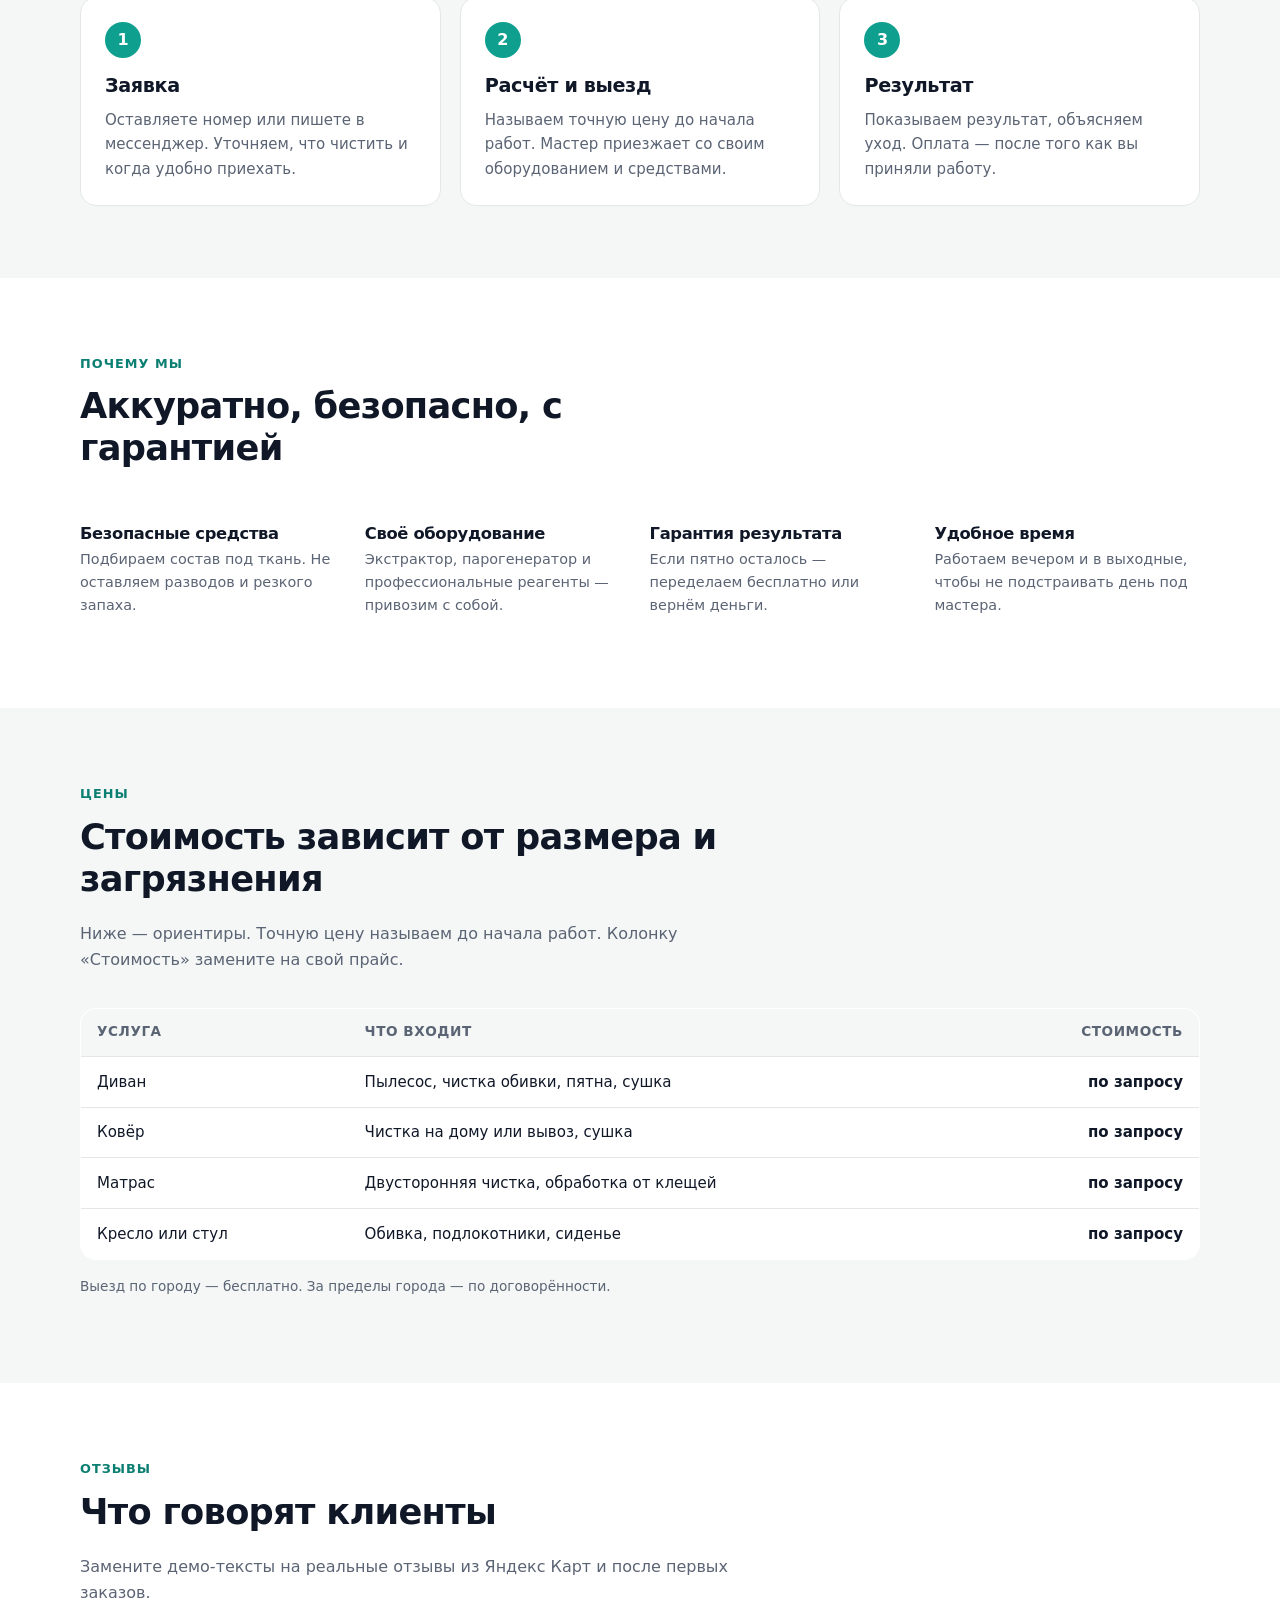
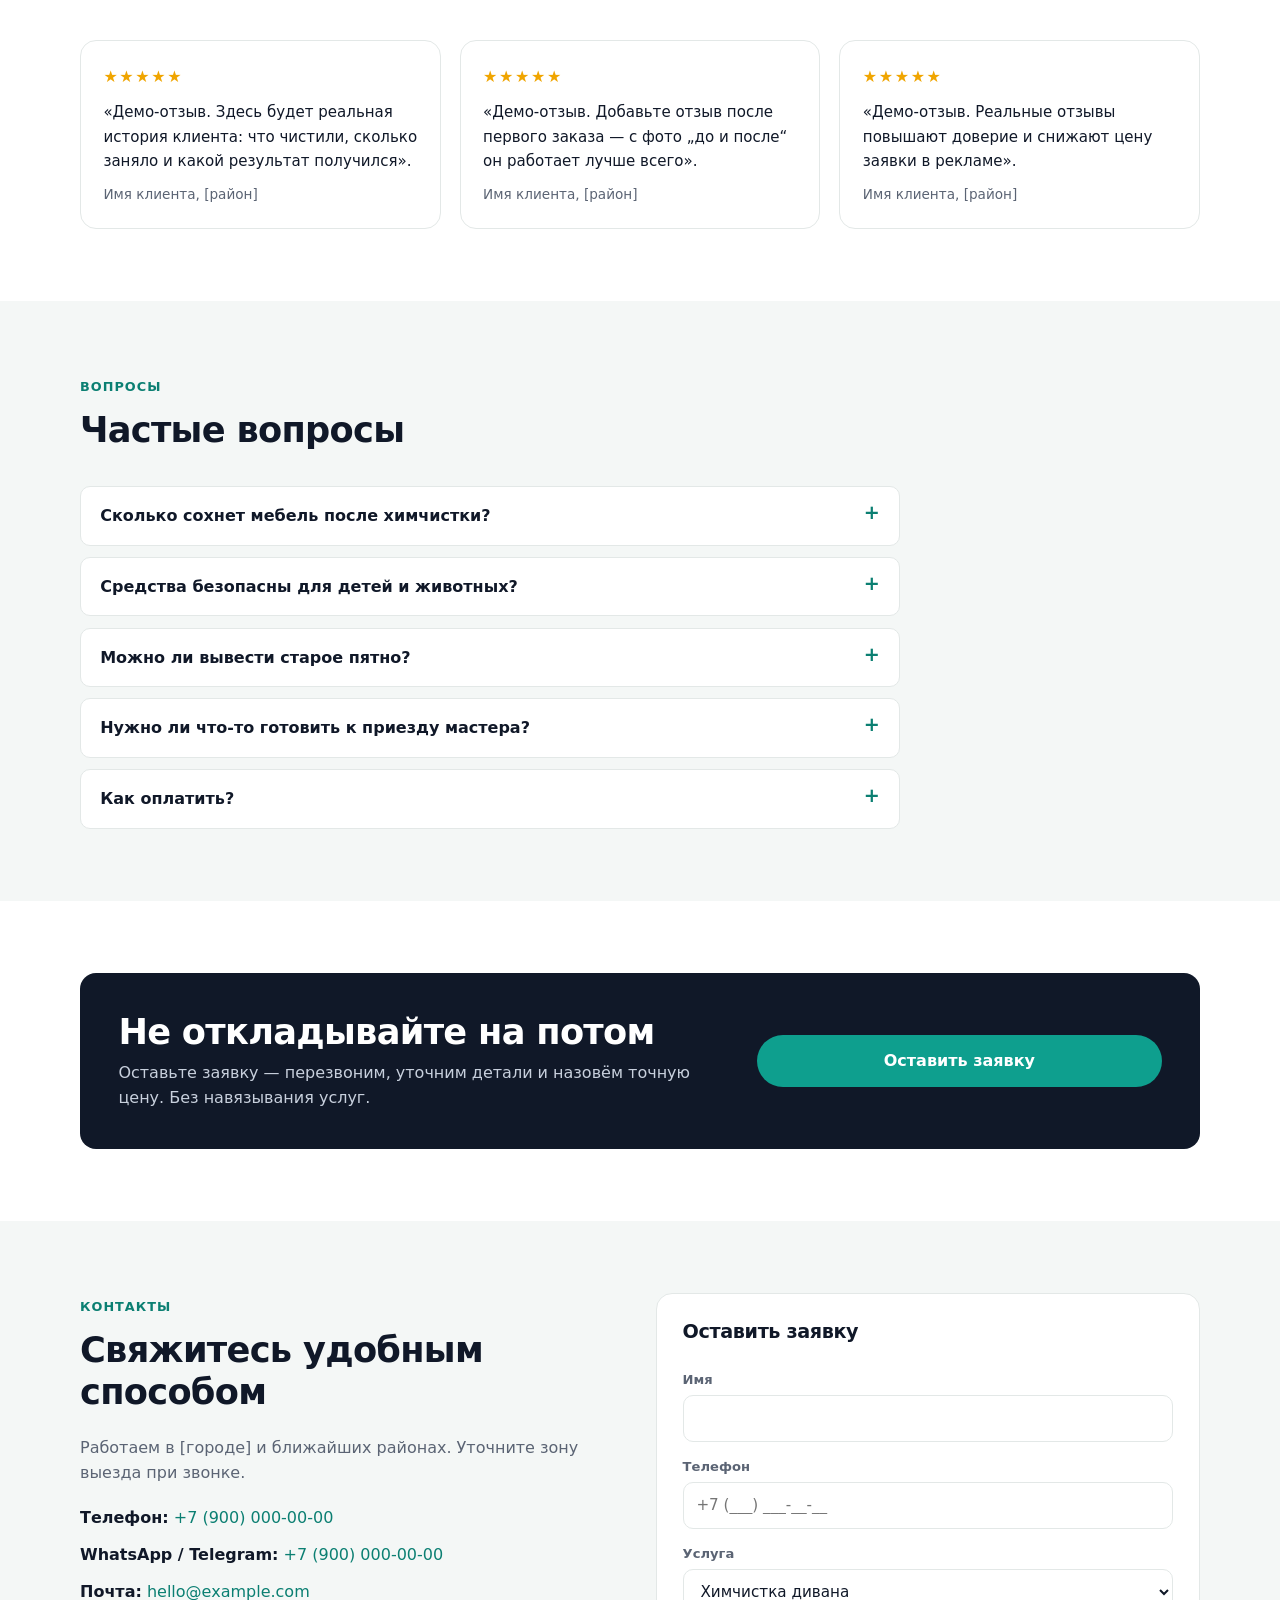
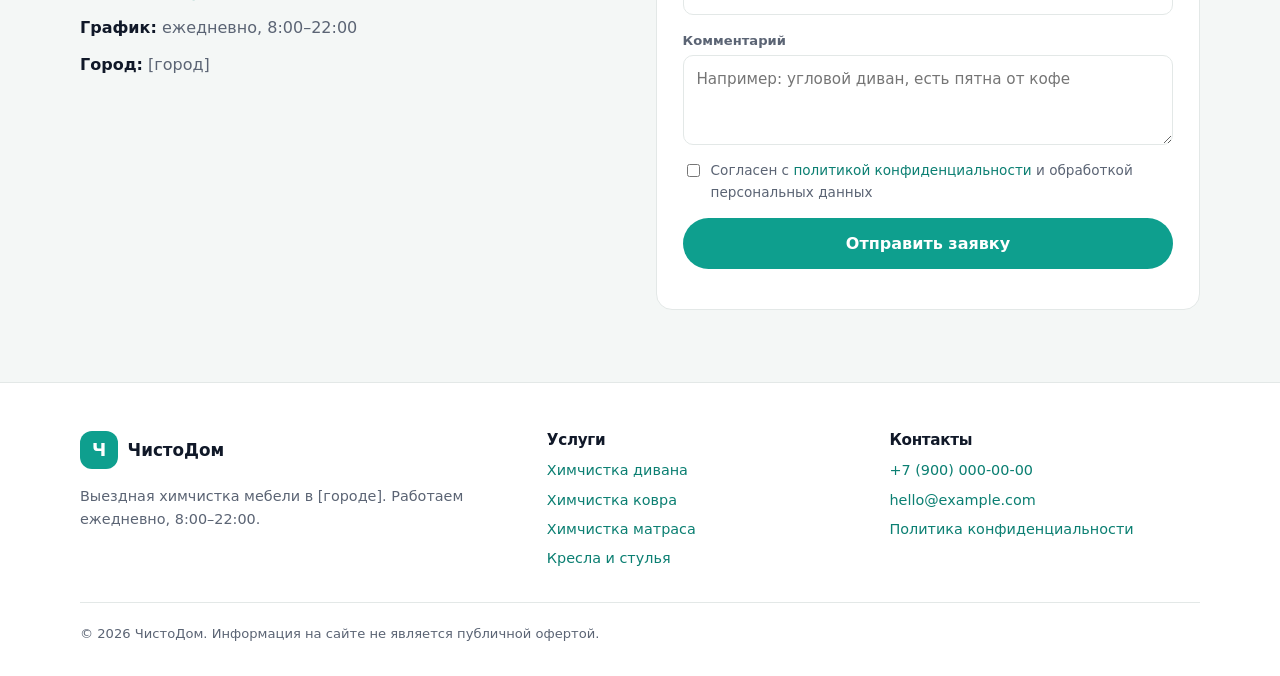
==== commit 55e5b126: "style: иконки услуг вместо символов" ====
--- a/index.html
+++ b/index.html
@@ -104,28 +104,51 @@
 
         <div class="grid grid--4">
           <article class="card service-card">
-            <div class="service-icon" aria-hidden="true">▭</div>
+            <div class="service-icon" aria-hidden="true">
+              <svg viewBox="0 0 24 24" width="24" height="24" fill="none" stroke="currentColor" stroke-width="1.8" stroke-linecap="round" stroke-linejoin="round">
+                <path d="M5 11V8a2 2 0 0 1 2-2h10a2 2 0 0 1 2 2v3"/>
+                <path d="M3 13a1.5 1.5 0 0 1 3 0v2h12v-2a1.5 1.5 0 0 1 3 0v3a2 2 0 0 1-2 2H5a2 2 0 0 1-2-2z"/>
+                <path d="M6 18v2M18 18v2"/>
+              </svg>
+            </div>
             <h3>Диваны</h3>
             <p>Прямые, угловые и модульные. Убираем пятна, запахи и следы от животных.</p>
             <a class="card-link" href="services/divan.html">Подробнее →</a>
           </article>
 
           <article class="card service-card">
-            <div class="service-icon" aria-hidden="true">▤</div>
+            <div class="service-icon" aria-hidden="true">
+              <svg viewBox="0 0 24 24" width="24" height="24" fill="none" stroke="currentColor" stroke-width="1.8" stroke-linecap="round" stroke-linejoin="round">
+                <rect x="4" y="7" width="16" height="11" rx="2"/>
+                <path d="M7 10h10M7 13h10M7 16h10M4 7l-1-2M8 7l-1-2M12 7l-1-2M16 7l-1-2M20 7l-1-2"/>
+              </svg>
+            </div>
             <h3>Ковры</h3>
             <p>Чистка на дому и с вывозом. Работаем с ворсом, шерстью и синтетикой.</p>
             <a class="card-link" href="services/kover.html">Подробнее →</a>
           </article>
 
           <article class="card service-card">
-            <div class="service-icon" aria-hidden="true">▬</div>
+            <div class="service-icon" aria-hidden="true">
+              <svg viewBox="0 0 24 24" width="24" height="24" fill="none" stroke="currentColor" stroke-width="1.8" stroke-linecap="round" stroke-linejoin="round">
+                <rect x="3" y="8" width="18" height="9" rx="2"/>
+                <path d="M6 8V6a2 2 0 0 1 2-2h8a2 2 0 0 1 2 2v2"/>
+                <path d="M6 12h12M6 15h12"/>
+              </svg>
+            </div>
             <h3>Матрасы</h3>
             <p>Глубокая чистка с двух сторон, борьба с пылью, пятнами и аллергенами.</p>
             <a class="card-link" href="services/matras.html">Подробнее →</a>
           </article>
 
           <article class="card service-card">
-            <div class="service-icon" aria-hidden="true">▮</div>
+            <div class="service-icon" aria-hidden="true">
+              <svg viewBox="0 0 24 24" width="24" height="24" fill="none" stroke="currentColor" stroke-width="1.8" stroke-linecap="round" stroke-linejoin="round">
+                <path d="M7 11V9a2 2 0 0 1 2-2h6a2 2 0 0 1 2 2v2"/>
+                <path d="M5 20v-4a2 2 0 0 1 2-2h10a2 2 0 0 1 2 2v4"/>
+                <path d="M5 16h14M9 20v-2M15 20v-2"/>
+              </svg>
+            </div>
             <h3>Кресла и стулья</h3>
             <p>Офисная и домашняя мебель, обивка, подлокотники и сиденья.</p>
             <a class="card-link" href="services/kreslo.html">Подробнее →</a>
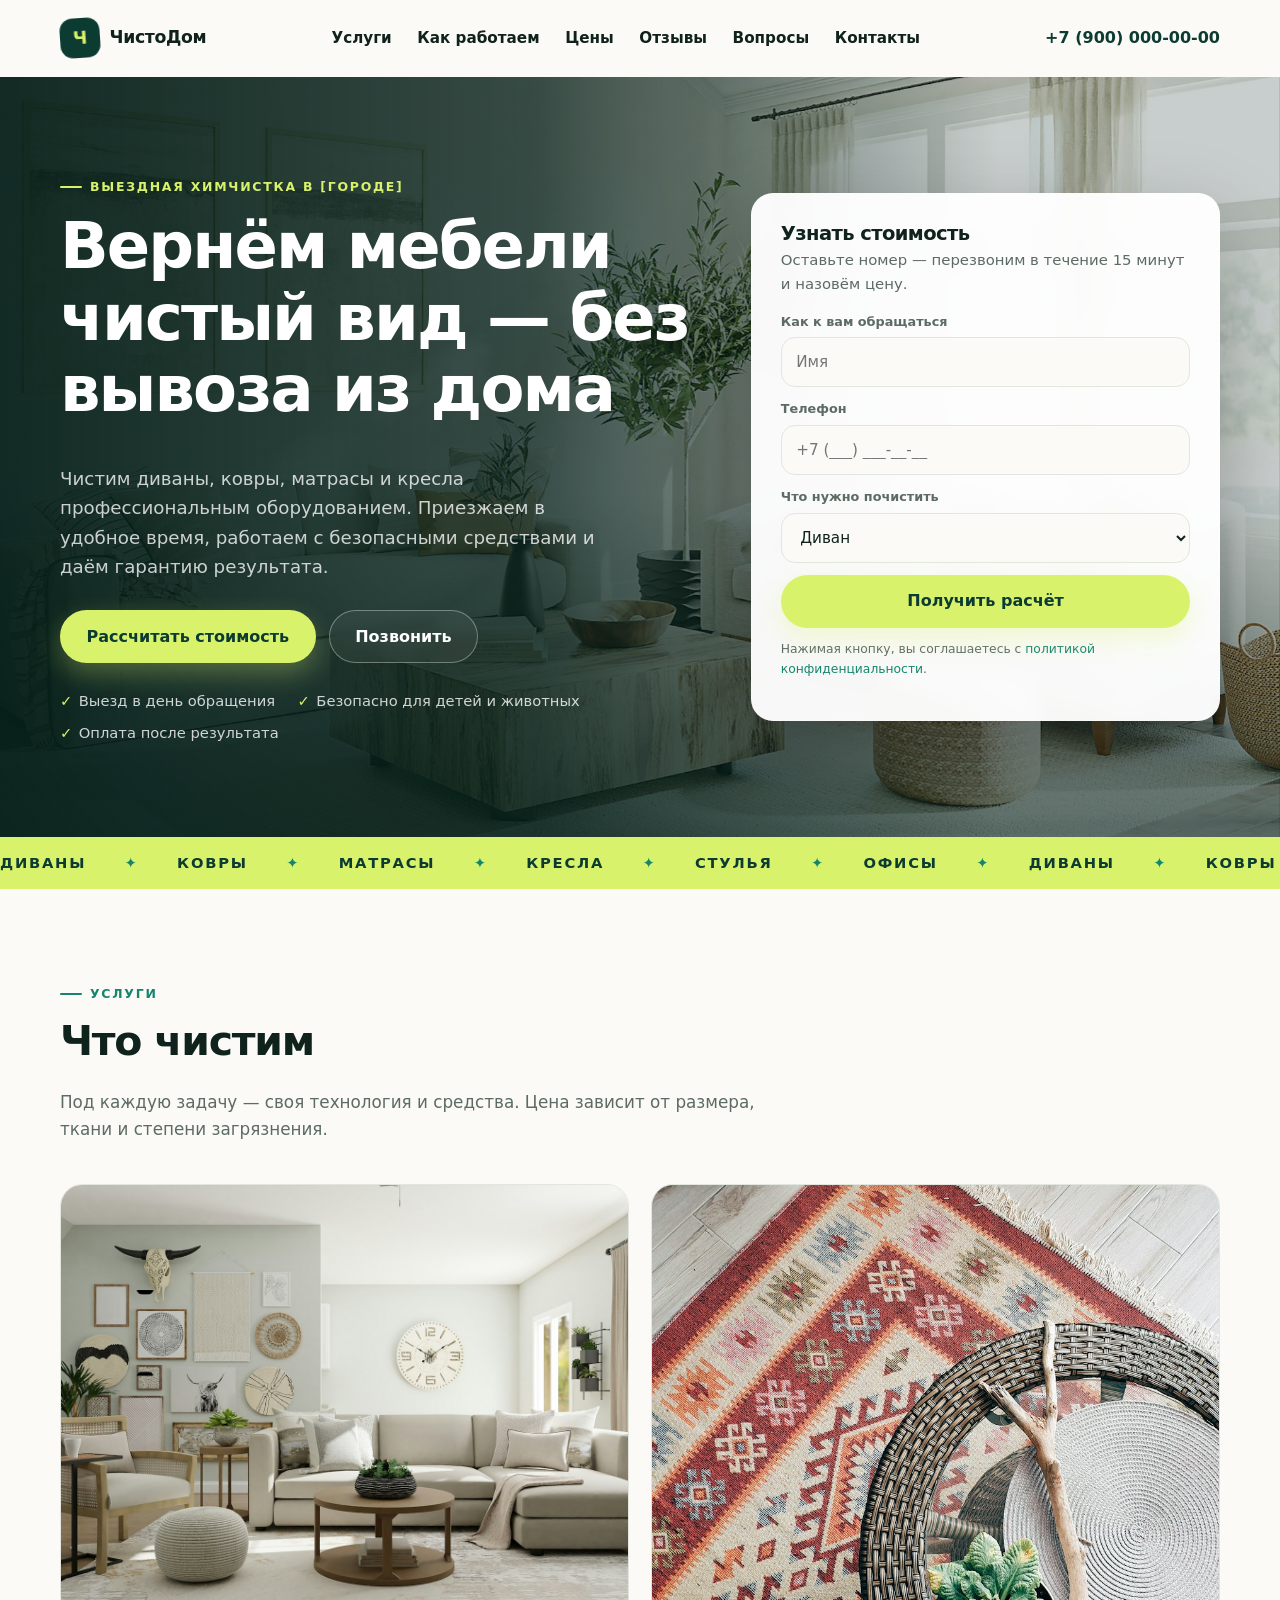
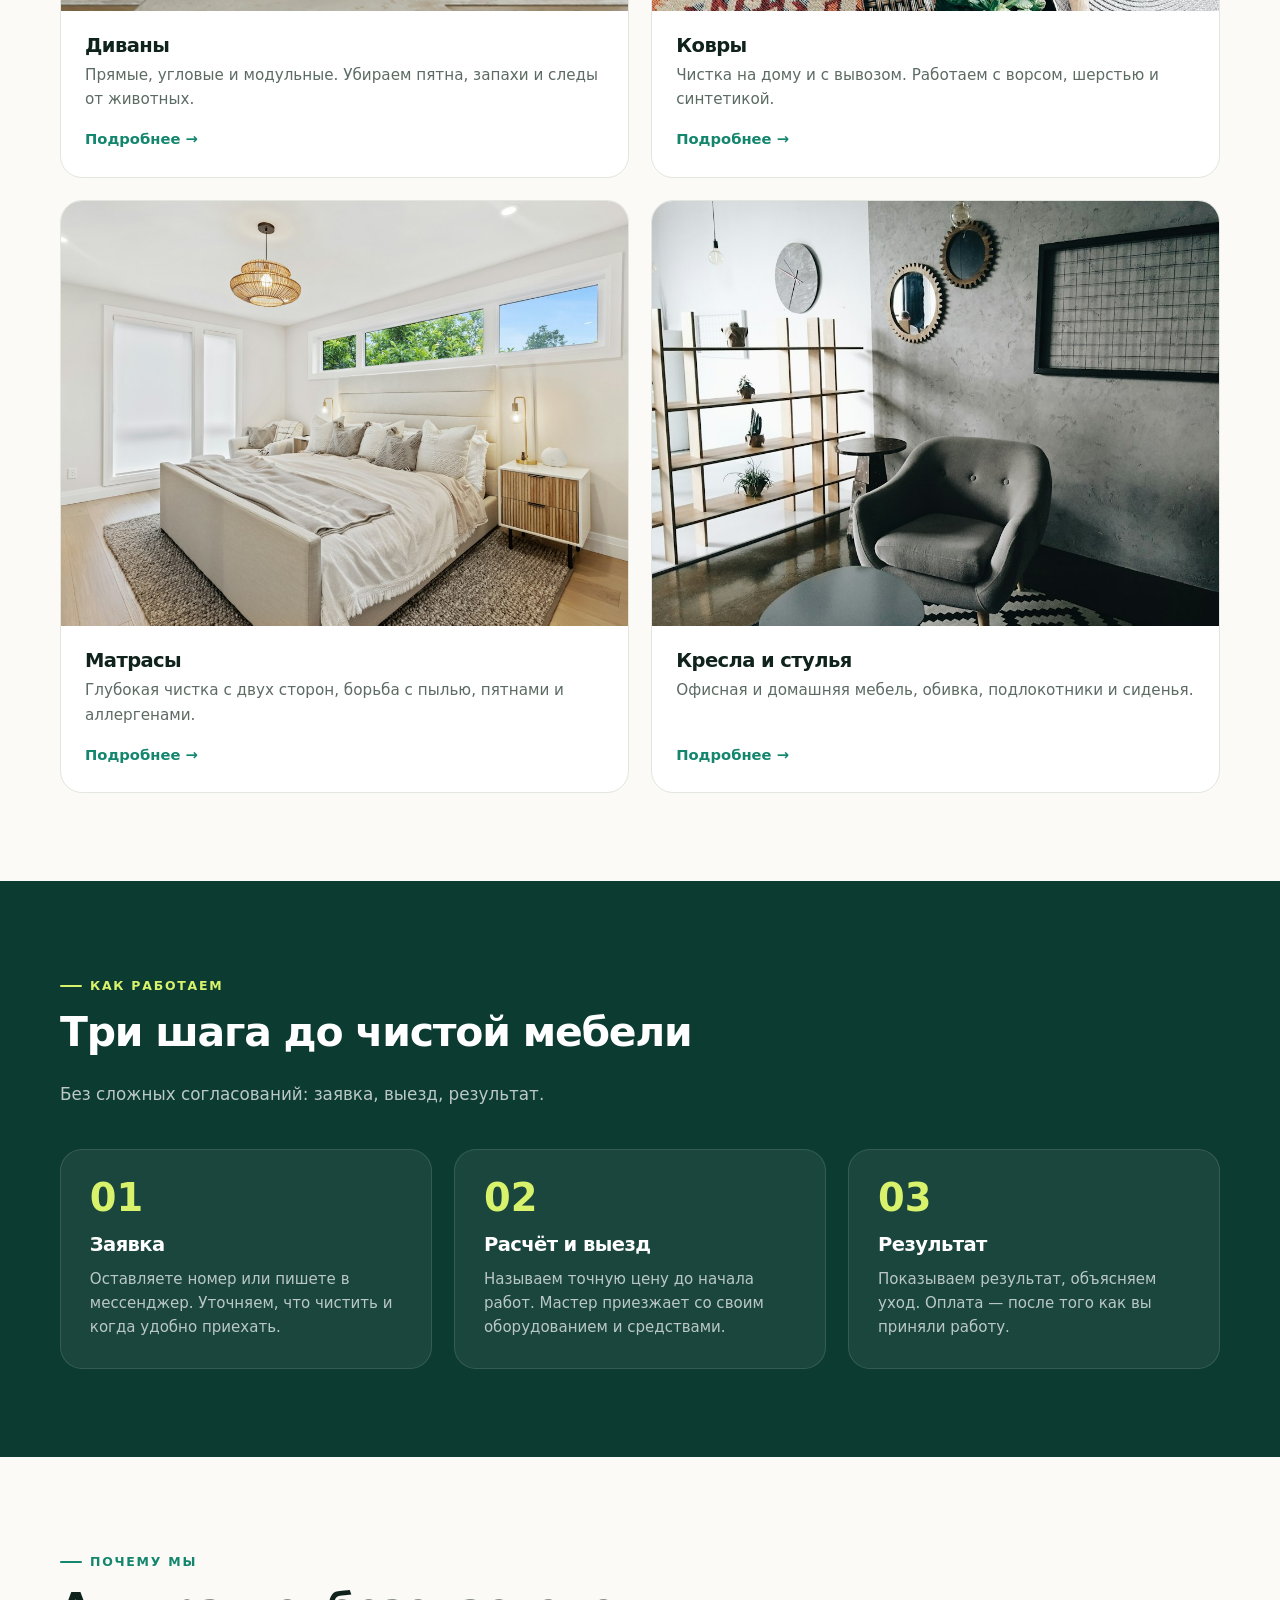
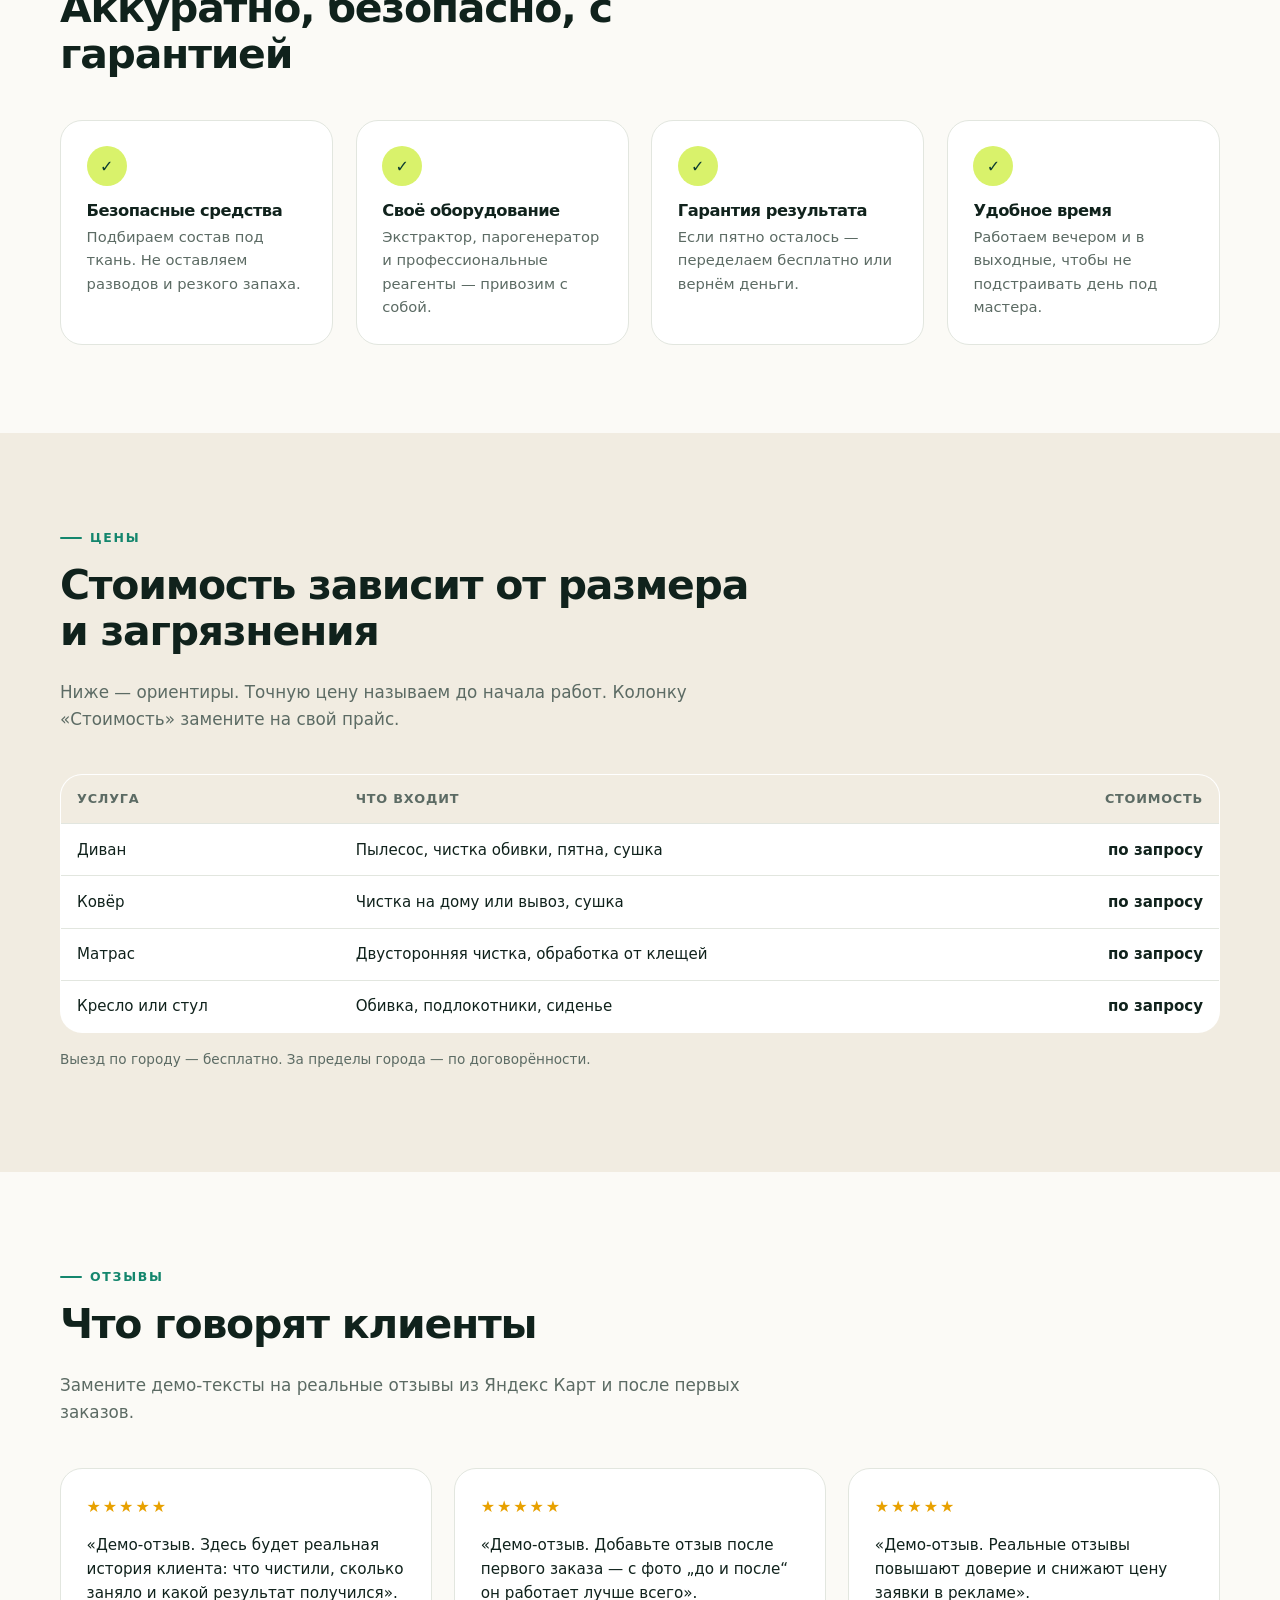
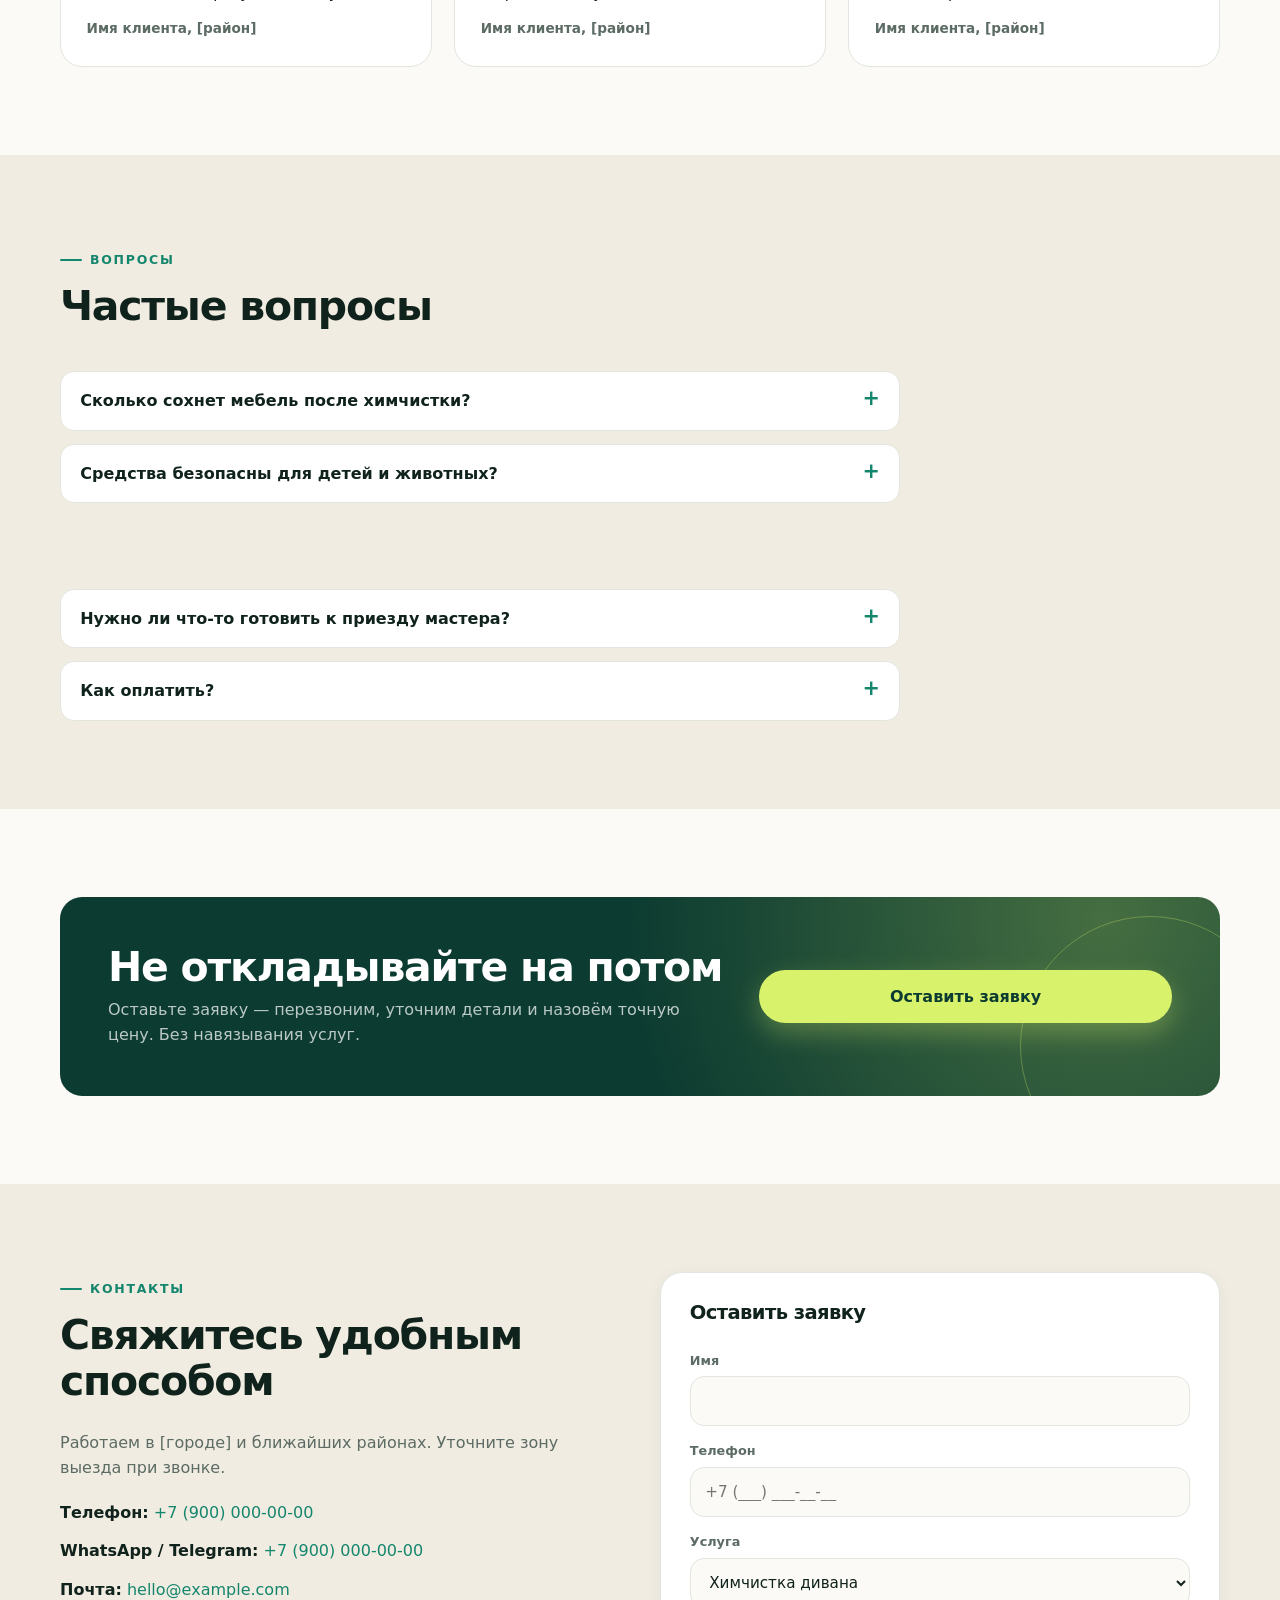
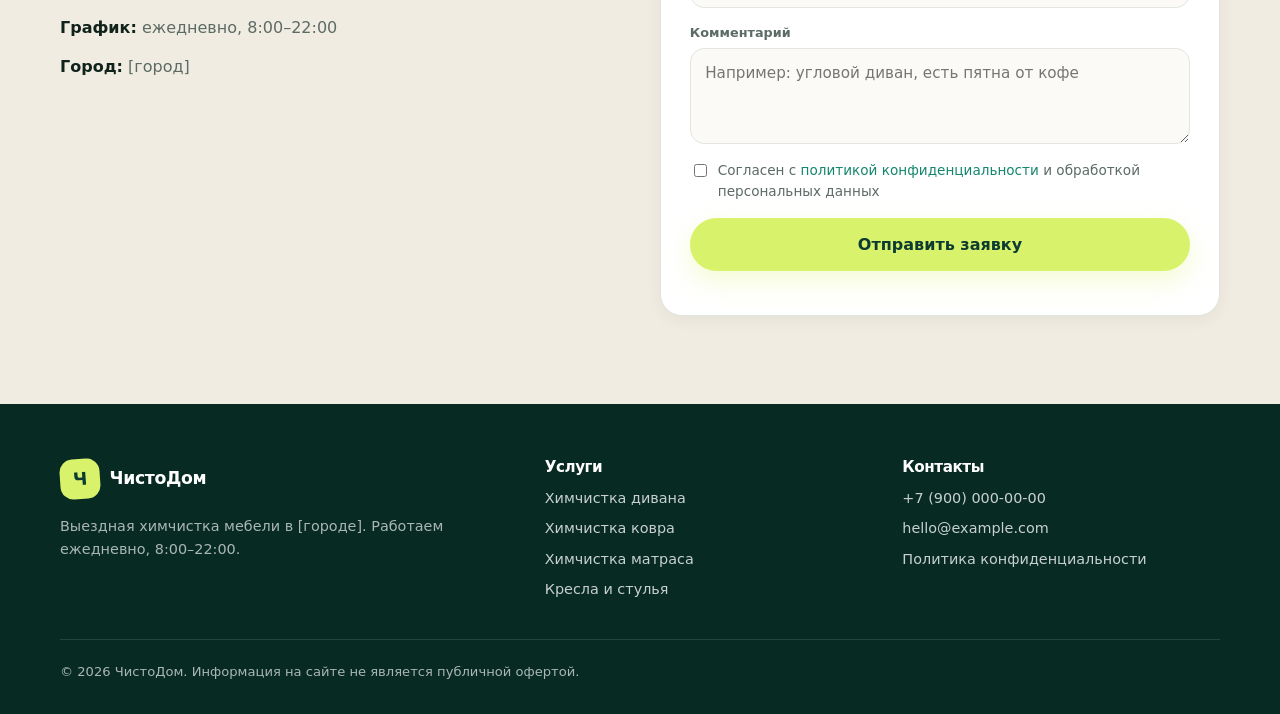
==== commit 5e0dfe82: "feat: новый дизайн сайта — фото, палитра изумруд/лайм и анимации" ====
--- a/index.html
+++ b/index.html
@@ -2,6 +2,7 @@
 <html lang="ru">
 <head>
   <meta charset="utf-8">
+  <script>document.documentElement.classList.add("js");</script>
   <meta name="viewport" content="width=device-width, initial-scale=1">
   <title>Химчистка мебели на дому в [городе] — выезд, гарантия результата</title>
   <meta name="description" content="Профессиональная химчистка диванов, ковров, матрасов и кресел на дому в [городе]. Безопасные средства, выезд в день обращения, гарантия результата. Рассчитайте стоимость за 2 минуты.">
@@ -10,13 +11,15 @@
   <meta property="og:title" content="Химчистка мебели на дому в [городе]">
   <meta property="og:description" content="Диваны, ковры, матрасы и кресла. Выезд на дом, безопасные средства, гарантия результата.">
   <meta property="og:url" content="https://example.com/">
+  <meta property="og:image" content="https://example.com/images/hero.jpg">
   <meta property="og:locale" content="ru_RU">
+  <link rel="icon" href="data:image/svg+xml,%3Csvg xmlns='http://www.w3.org/2000/svg' viewBox='0 0 64 64'%3E%3Crect width='64' height='64' rx='16' fill='%230c3b31'/%3E%3Ctext x='32' y='44' font-family='Arial' font-size='34' font-weight='bold' fill='%23d9f26b' text-anchor='middle'%3EЧ%3C/text%3E%3C/svg%3E">
   <link rel="stylesheet" href="css/styles.css">
 </head>
 <body>
   <a class="skip-link" href="#main">Перейти к содержанию</a>
 
-  <header class="site-header">
+  <header class="site-header" data-header>
     <div class="container header-inner">
       <a class="logo" href="index.html">
         <span class="logo-mark" aria-hidden="true">Ч</span>
@@ -42,8 +45,12 @@
 
   <main id="main">
     <section class="hero">
-      <div class="container hero-grid">
-        <div>
+      <div class="hero-bg" aria-hidden="true">
+        <img src="images/hero.jpg" alt="" width="2000" height="1125">
+      </div>
+
+      <div class="hero-grid">
+        <div class="hero-copy">
           <span class="eyebrow">Выездная химчистка в [городе]</span>
           <h1>Вернём мебели чистый вид — без вывоза из дома</h1>
           <p class="lead">
@@ -53,7 +60,7 @@
 
           <div class="hero-actions">
             <a class="btn btn--primary" href="#contacts">Рассчитать стоимость</a>
-            <a class="btn btn--ghost" href="tel:+79000000000">Позвонить</a>
+            <a class="btn btn--light" href="tel:+79000000000">Позвонить</a>
           </div>
 
           <ul class="hero-points">
@@ -94,87 +101,87 @@
       </div>
     </section>
 
+    <div class="marquee" aria-hidden="true">
+      <div class="marquee-track">
+        <span>Диваны</span><span>Ковры</span><span>Матрасы</span><span>Кресла</span><span>Стулья</span><span>Офисы</span>
+        <span>Диваны</span><span>Ковры</span><span>Матрасы</span><span>Кресла</span><span>Стулья</span><span>Офисы</span>
+      </div>
+    </div>
+
     <section class="section" id="services">
       <div class="container">
-        <div class="section-head">
+        <div class="section-head reveal">
           <span class="eyebrow">Услуги</span>
           <h2>Что чистим</h2>
           <p>Под каждую задачу — своя технология и средства. Цена зависит от размера, ткани и степени загрязнения.</p>
         </div>
 
-        <div class="grid grid--4">
-          <article class="card service-card">
-            <div class="service-icon" aria-hidden="true">
-              <svg viewBox="0 0 24 24" width="24" height="24" fill="none" stroke="currentColor" stroke-width="1.8" stroke-linecap="round" stroke-linejoin="round">
-                <path d="M5 11V8a2 2 0 0 1 2-2h10a2 2 0 0 1 2 2v3"/>
-                <path d="M3 13a1.5 1.5 0 0 1 3 0v2h12v-2a1.5 1.5 0 0 1 3 0v3a2 2 0 0 1-2 2H5a2 2 0 0 1-2-2z"/>
-                <path d="M6 18v2M18 18v2"/>
-              </svg>
-            </div>
-            <h3>Диваны</h3>
-            <p>Прямые, угловые и модульные. Убираем пятна, запахи и следы от животных.</p>
-            <a class="card-link" href="services/divan.html">Подробнее →</a>
-          </article>
-
-          <article class="card service-card">
-            <div class="service-icon" aria-hidden="true">
-              <svg viewBox="0 0 24 24" width="24" height="24" fill="none" stroke="currentColor" stroke-width="1.8" stroke-linecap="round" stroke-linejoin="round">
-                <rect x="4" y="7" width="16" height="11" rx="2"/>
-                <path d="M7 10h10M7 13h10M7 16h10M4 7l-1-2M8 7l-1-2M12 7l-1-2M16 7l-1-2M20 7l-1-2"/>
-              </svg>
-            </div>
-            <h3>Ковры</h3>
-            <p>Чистка на дому и с вывозом. Работаем с ворсом, шерстью и синтетикой.</p>
-            <a class="card-link" href="services/kover.html">Подробнее →</a>
-          </article>
-
-          <article class="card service-card">
-            <div class="service-icon" aria-hidden="true">
-              <svg viewBox="0 0 24 24" width="24" height="24" fill="none" stroke="currentColor" stroke-width="1.8" stroke-linecap="round" stroke-linejoin="round">
-                <rect x="3" y="8" width="18" height="9" rx="2"/>
-                <path d="M6 8V6a2 2 0 0 1 2-2h8a2 2 0 0 1 2 2v2"/>
-                <path d="M6 12h12M6 15h12"/>
-              </svg>
-            </div>
-            <h3>Матрасы</h3>
-            <p>Глубокая чистка с двух сторон, борьба с пылью, пятнами и аллергенами.</p>
-            <a class="card-link" href="services/matras.html">Подробнее →</a>
-          </article>
-
-          <article class="card service-card">
-            <div class="service-icon" aria-hidden="true">
-              <svg viewBox="0 0 24 24" width="24" height="24" fill="none" stroke="currentColor" stroke-width="1.8" stroke-linecap="round" stroke-linejoin="round">
-                <path d="M7 11V9a2 2 0 0 1 2-2h6a2 2 0 0 1 2 2v2"/>
-                <path d="M5 20v-4a2 2 0 0 1 2-2h10a2 2 0 0 1 2 2v4"/>
-                <path d="M5 16h14M9 20v-2M15 20v-2"/>
-              </svg>
-            </div>
-            <h3>Кресла и стулья</h3>
-            <p>Офисная и домашняя мебель, обивка, подлокотники и сиденья.</p>
-            <a class="card-link" href="services/kreslo.html">Подробнее →</a>
-          </article>
-        </div>
-      </div>
-    </section>
-
-    <section class="section section--soft" id="how">
-      <div class="container">
-        <div class="section-head">
+        <div class="grid grid--services">
+          <article class="card service-card reveal">
+            <div class="service-media">
+              <img src="images/divan.jpg" alt="Светлый угловой диван в гостиной" width="1200" height="900" loading="lazy">
+            </div>
+            <div class="service-body">
+              <h3>Диваны</h3>
+              <p>Прямые, угловые и модульные. Убираем пятна, запахи и следы от животных.</p>
+              <a class="card-link" href="services/divan.html">Подробнее →</a>
+            </div>
+          </article>
+
+          <article class="card service-card reveal" style="--delay:.08s">
+            <div class="service-media">
+              <img src="images/kover.jpg" alt="Ковёр с орнаментом на полу в светлой комнате" width="900" height="1125" loading="lazy">
+            </div>
+            <div class="service-body">
+              <h3>Ковры</h3>
+              <p>Чистка на дому и с вывозом. Работаем с ворсом, шерстью и синтетикой.</p>
+              <a class="card-link" href="services/kover.html">Подробнее →</a>
+            </div>
+          </article>
+
+          <article class="card service-card reveal" style="--delay:.16s">
+            <div class="service-media">
+              <img src="images/matras.jpg" alt="Белая кровать с чистым матрасом в светлой спальне" width="1200" height="800" loading="lazy">
+            </div>
+            <div class="service-body">
+              <h3>Матрасы</h3>
+              <p>Глубокая чистка с двух сторон, борьба с пылью, пятнами и аллергенами.</p>
+              <a class="card-link" href="services/matras.html">Подробнее →</a>
+            </div>
+          </article>
+
+          <article class="card service-card reveal" style="--delay:.24s">
+            <div class="service-media">
+              <img src="images/kreslo.jpg" alt="Серое кресло с мягкой обивкой в интерьере" width="1000" height="1250" loading="lazy">
+            </div>
+            <div class="service-body">
+              <h3>Кресла и стулья</h3>
+              <p>Офисная и домашняя мебель, обивка, подлокотники и сиденья.</p>
+              <a class="card-link" href="services/kreslo.html">Подробнее →</a>
+            </div>
+          </article>
+        </div>
+      </div>
+    </section>
+
+    <section class="section section--dark" id="how">
+      <div class="container">
+        <div class="section-head reveal">
           <span class="eyebrow">Как работаем</span>
           <h2>Три шага до чистой мебели</h2>
           <p>Без сложных согласований: заявка, выезд, результат.</p>
         </div>
 
         <div class="steps">
-          <div class="step">
+          <div class="step reveal">
             <h3>Заявка</h3>
             <p>Оставляете номер или пишете в мессенджер. Уточняем, что чистить и когда удобно приехать.</p>
           </div>
-          <div class="step">
+          <div class="step reveal" style="--delay:.08s">
             <h3>Расчёт и выезд</h3>
             <p>Называем точную цену до начала работ. Мастер приезжает со своим оборудованием и средствами.</p>
           </div>
-          <div class="step">
+          <div class="step reveal" style="--delay:.16s">
             <h3>Результат</h3>
             <p>Показываем результат, объясняем уход. Оплата — после того как вы приняли работу.</p>
           </div>
@@ -184,25 +191,29 @@
 
     <section class="section">
       <div class="container">
-        <div class="section-head">
+        <div class="section-head reveal">
           <span class="eyebrow">Почему мы</span>
           <h2>Аккуратно, безопасно, с гарантией</h2>
         </div>
 
         <div class="grid grid--4">
-          <div class="feature">
+          <div class="feature reveal">
+            <div class="feature-mark" aria-hidden="true">✓</div>
             <h3>Безопасные средства</h3>
             <p>Подбираем состав под ткань. Не оставляем разводов и резкого запаха.</p>
           </div>
-          <div class="feature">
+          <div class="feature reveal" style="--delay:.08s">
+            <div class="feature-mark" aria-hidden="true">✓</div>
             <h3>Своё оборудование</h3>
             <p>Экстрактор, парогенератор и профессиональные реагенты — привозим с собой.</p>
           </div>
-          <div class="feature">
+          <div class="feature reveal" style="--delay:.16s">
+            <div class="feature-mark" aria-hidden="true">✓</div>
             <h3>Гарантия результата</h3>
             <p>Если пятно осталось — переделаем бесплатно или вернём деньги.</p>
           </div>
-          <div class="feature">
+          <div class="feature reveal" style="--delay:.24s">
+            <div class="feature-mark" aria-hidden="true">✓</div>
             <h3>Удобное время</h3>
             <p>Работаем вечером и в выходные, чтобы не подстраивать день под мастера.</p>
           </div>
@@ -212,13 +223,13 @@
 
     <section class="section section--soft" id="prices">
       <div class="container">
-        <div class="section-head">
+        <div class="section-head reveal">
           <span class="eyebrow">Цены</span>
           <h2>Стоимость зависит от размера и загрязнения</h2>
           <p>Ниже — ориентиры. Точную цену называем до начала работ. Колонку «Стоимость» замените на свой прайс.</p>
         </div>
 
-        <table class="price-table">
+        <table class="price-table reveal">
           <thead>
             <tr>
               <th scope="col">Услуга</th>
@@ -258,24 +269,24 @@
 
     <section class="section" id="reviews">
       <div class="container">
-        <div class="section-head">
+        <div class="section-head reveal">
           <span class="eyebrow">Отзывы</span>
           <h2>Что говорят клиенты</h2>
           <p>Замените демо-тексты на реальные отзывы из Яндекс Карт и после первых заказов.</p>
         </div>
 
         <div class="grid grid--3">
-          <article class="review">
+          <article class="review reveal">
             <div class="stars" aria-label="Оценка 5 из 5">★★★★★</div>
             <p>«Демо-отзыв. Здесь будет реальная история клиента: что чистили, сколько заняло и какой результат получился».</p>
             <div class="review-author">Имя клиента, [район]</div>
           </article>
-          <article class="review">
+          <article class="review reveal" style="--delay:.08s">
             <div class="stars" aria-label="Оценка 5 из 5">★★★★★</div>
             <p>«Демо-отзыв. Добавьте отзыв после первого заказа — с фото „до и после“ он работает лучше всего».</p>
             <div class="review-author">Имя клиента, [район]</div>
           </article>
-          <article class="review">
+          <article class="review reveal" style="--delay:.16s">
             <div class="stars" aria-label="Оценка 5 из 5">★★★★★</div>
             <p>«Демо-отзыв. Реальные отзывы повышают доверие и снижают цену заявки в рекламе».</p>
             <div class="review-author">Имя клиента, [район]</div>
@@ -286,29 +297,29 @@
 
     <section class="section section--soft" id="faq">
       <div class="container">
-        <div class="section-head">
+        <div class="section-head reveal">
           <span class="eyebrow">Вопросы</span>
           <h2>Частые вопросы</h2>
         </div>
 
         <div class="faq">
-          <details>
+          <details class="reveal">
             <summary>Сколько сохнет мебель после химчистки?</summary>
             <p>Обычно 4–8 часов. Точный срок зависит от ткани, влажности и температуры в помещении. Мастер подскажет, когда можно пользоваться мебелью.</p>
           </details>
-          <details>
+          <details class="reveal">
             <summary>Средства безопасны для детей и животных?</summary>
             <p>Да, мы используем профессиональные составы с последующей промывкой. После высыхания мебелью можно пользоваться как обычно.</p>
           </details>
-          <details>
+          <details class="reveal">
             <summary>Можно ли вывести старое пятно?</summary>
             <p>Чаще всего да. Но результат зависит от типа ткани и давности пятна. Если пятно не уйдёт полностью, мастер скажет об этом до начала работ.</p>
           </details>
-          <details>
+          <details class="reveal">
             <summary>Нужно ли что-то готовить к приезду мастера?</summary>
             <p>Достаточно освободить доступ к мебели и убрать с неё вещи. Всё остальное — оборудование, средства и защита пола — у мастера с собой.</p>
           </details>
-          <details>
+          <details class="reveal">
             <summary>Как оплатить?</summary>
             <p>Наличными или переводом после выполнения работ. Стоимость фиксируем до начала чистки.</p>
           </details>
@@ -318,7 +329,7 @@
 
     <section class="section">
       <div class="container">
-        <div class="cta">
+        <div class="cta reveal">
           <div>
             <h2>Не откладывайте на потом</h2>
             <p>Оставьте заявку — перезвоним, уточним детали и назовём точную цену. Без навязывания услуг.</p>
@@ -332,7 +343,7 @@
 
     <section class="section section--soft" id="contacts">
       <div class="container contact-grid">
-        <div>
+        <div class="reveal">
           <span class="eyebrow">Контакты</span>
           <h2>Свяжитесь удобным способом</h2>
           <p class="muted">Работаем в [городе] и ближайших районах. Уточните зону выезда при звонке.</p>
@@ -346,7 +357,7 @@
           </ul>
         </div>
 
-        <form class="contact-form" data-lead-form>
+        <form class="contact-form reveal" style="--delay:.1s" data-lead-form>
           <h3 class="mt-0">Оставить заявку</h3>
 
           <div class="field">
@@ -428,6 +439,7 @@
     "name": "ЧистоДом",
     "description": "Выездная химчистка диванов, ковров, матрасов и кресел в [городе].",
     "url": "https://example.com/",
+    "image": "https://example.com/images/hero.jpg",
     "telephone": "+7-900-000-00-00",
     "priceRange": "₽₽",
     "areaServed": "[город]",
--- a/css/styles.css
+++ b/css/styles.css
@@ -1,22 +1,28 @@
 /* =========================================================
-   Химчистка — базовые стили
-   Палитра и размеры меняются в :root
+   Химчистка — стили
+   Палитра: глубокий изумруд, мята, лайм, тёплый крем
    ========================================================= */
 
 :root {
-  --ink: #101828;
-  --muted: #5b6474;
-  --accent: #0e9f8e;
-  --accent-dark: #0b7f72;
-  --accent-soft: #e6f6f3;
-  --bg: #ffffff;
-  --soft: #f4f7f6;
-  --line: #e3e8e7;
-  --radius: 16px;
-  --radius-sm: 10px;
-  --container: 1120px;
-  --shadow: 0 18px 40px rgba(16, 24, 40, 0.08);
+  --forest: #0c3b31;
+  --forest-deep: #072a23;
+  --emerald: #14866d;
+  --mint: #b8efe0;
+  --lime: #d9f26b;
+  --lime-bright: #e8ff8a;
+  --cream: #fbfaf6;
+  --sand: #f1ece1;
+  --ink: #10221c;
+  --muted: #5c6b64;
+  --line: #e2e6df;
+  --white: #ffffff;
+  --radius: 22px;
+  --radius-sm: 14px;
+  --container: 1160px;
+  --shadow-sm: 0 4px 16px rgba(12, 59, 49, 0.06);
+  --shadow: 0 24px 60px rgba(12, 59, 49, 0.14);
   --font: system-ui, -apple-system, "Segoe UI", Roboto, "Helvetica Neue", Arial, sans-serif;
+  --ease: cubic-bezier(0.22, 1, 0.36, 1);
 }
 
 *,
@@ -33,9 +39,10 @@
   margin: 0;
   font-family: var(--font);
   color: var(--ink);
-  background: var(--bg);
+  background: var(--cream);
   line-height: 1.6;
   -webkit-font-smoothing: antialiased;
+  overflow-x: hidden;
 }
 
 img {
@@ -44,7 +51,7 @@
 }
 
 a {
-  color: var(--accent-dark);
+  color: var(--emerald);
   text-decoration: none;
 }
 
@@ -56,21 +63,22 @@
 h2,
 h3,
 h4 {
-  line-height: 1.2;
+  line-height: 1.12;
   margin: 0 0 0.6em;
-  letter-spacing: -0.02em;
+  letter-spacing: -0.03em;
+  font-weight: 800;
 }
 
 h1 {
-  font-size: clamp(2rem, 4.4vw, 3.4rem);
+  font-size: clamp(2.3rem, 5vw, 4.1rem);
 }
 
 h2 {
-  font-size: clamp(1.5rem, 2.8vw, 2.2rem);
+  font-size: clamp(1.7rem, 3.2vw, 2.6rem);
 }
 
 h3 {
-  font-size: 1.2rem;
+  font-size: 1.22rem;
 }
 
 p {
@@ -81,80 +89,151 @@
   padding-left: 1.15em;
 }
 
+::selection {
+  background: var(--lime);
+  color: var(--forest);
+}
+
 .container {
-  width: min(100% - 2rem, var(--container));
+  width: min(100% - 2.5rem, var(--container));
   margin-inline: auto;
 }
 
 .section {
-  padding: 4.5rem 0;
+  padding: 5.5rem 0;
+  position: relative;
 }
 
 .section--soft {
-  background: var(--soft);
+  background: var(--sand);
+}
+
+.section--dark {
+  background: var(--forest);
+  color: var(--white);
+}
+
+.section--dark p {
+  color: rgba(255, 255, 255, 0.72);
+}
+
+.section--dark .eyebrow {
+  color: var(--lime);
 }
 
 .section-head {
-  max-width: 680px;
-  margin-bottom: 2.2rem;
+  max-width: 700px;
+  margin-bottom: 2.6rem;
 }
 
 .section-head p {
   color: var(--muted);
   margin-bottom: 0;
+  font-size: 1.05rem;
+}
+
+.section--dark .section-head p {
+  color: rgba(255, 255, 255, 0.72);
 }
 
 .eyebrow {
-  display: inline-block;
-  margin-bottom: 0.7rem;
-  color: var(--accent-dark);
-  font-size: 0.8rem;
-  font-weight: 700;
-  letter-spacing: 0.08em;
+  display: inline-flex;
+  align-items: center;
+  gap: 0.5rem;
+  margin-bottom: 0.9rem;
+  color: var(--emerald);
+  font-size: 0.78rem;
+  font-weight: 800;
+  letter-spacing: 0.14em;
   text-transform: uppercase;
 }
 
+.eyebrow::before {
+  content: "";
+  width: 22px;
+  height: 2px;
+  background: currentColor;
+  border-radius: 2px;
+}
+
 /* ---------- Кнопки ---------- */
 
 .btn {
+  position: relative;
   display: inline-flex;
   align-items: center;
   justify-content: center;
   gap: 0.5rem;
-  min-height: 48px;
-  padding: 0.75rem 1.4rem;
+  min-height: 52px;
+  padding: 0.8rem 1.6rem;
   border: 1px solid transparent;
   border-radius: 999px;
   font: inherit;
-  font-weight: 600;
+  font-weight: 700;
   text-decoration: none;
   cursor: pointer;
-  transition: background-color 0.2s, color 0.2s, border-color 0.2s, transform 0.2s;
+  overflow: hidden;
+  transition: background-color 0.25s var(--ease), color 0.25s var(--ease),
+    border-color 0.25s var(--ease), transform 0.25s var(--ease), box-shadow 0.25s var(--ease);
 }
 
 .btn:hover {
   text-decoration: none;
-  transform: translateY(-1px);
+  transform: translateY(-2px);
+}
+
+.btn:active {
+  transform: translateY(0);
 }
 
 .btn--primary {
-  background: var(--accent);
-  color: #fff;
+  background: var(--lime);
+  color: var(--forest);
+  box-shadow: 0 10px 26px rgba(217, 242, 107, 0.3);
+}
+
+.btn--primary::after {
+  content: "";
+  position: absolute;
+  top: 0;
+  left: -120%;
+  width: 60%;
+  height: 100%;
+  background: linear-gradient(100deg, transparent, rgba(255, 255, 255, 0.65), transparent);
+  transform: skewX(-18deg);
+  transition: left 0.6s var(--ease);
 }
 
 .btn--primary:hover {
-  background: var(--accent-dark);
+  background: var(--lime-bright);
+  box-shadow: 0 16px 34px rgba(217, 242, 107, 0.42);
+}
+
+.btn--primary:hover::after {
+  left: 160%;
 }
 
 .btn--ghost {
   border-color: var(--line);
-  background: #fff;
+  background: transparent;
   color: var(--ink);
 }
 
 .btn--ghost:hover {
-  border-color: var(--accent);
-  color: var(--accent-dark);
+  border-color: var(--emerald);
+  color: var(--emerald);
+}
+
+.btn--light {
+  border-color: rgba(255, 255, 255, 0.34);
+  background: rgba(255, 255, 255, 0.06);
+  color: var(--white);
+  backdrop-filter: blur(6px);
+}
+
+.btn--light:hover {
+  border-color: var(--lime);
+  color: var(--lime);
 }
 
 .btn--wide {
@@ -167,9 +246,17 @@
   position: sticky;
   top: 0;
   z-index: 50;
-  background: rgba(255, 255, 255, 0.94);
-  backdrop-filter: blur(10px);
-  border-bottom: 1px solid var(--line);
+  background: rgba(251, 250, 246, 0.88);
+  backdrop-filter: blur(14px);
+  border-bottom: 1px solid transparent;
+  transition: border-color 0.3s var(--ease), box-shadow 0.3s var(--ease),
+    background-color 0.3s var(--ease);
+}
+
+.site-header.is-scrolled {
+  border-bottom-color: var(--line);
+  box-shadow: 0 8px 30px rgba(12, 59, 49, 0.07);
+  background: rgba(251, 250, 246, 0.96);
 }
 
 .header-inner {
@@ -177,7 +264,7 @@
   align-items: center;
   justify-content: space-between;
   gap: 1rem;
-  min-height: 72px;
+  min-height: 76px;
 }
 
 .logo {
@@ -186,8 +273,9 @@
   gap: 0.6rem;
   color: var(--ink);
   font-weight: 800;
-  font-size: 1.05rem;
+  font-size: 1.08rem;
   text-decoration: none;
+  letter-spacing: -0.02em;
 }
 
 .logo:hover {
@@ -197,34 +285,60 @@
 .logo-mark {
   display: grid;
   place-items: center;
-  width: 38px;
-  height: 38px;
-  border-radius: 12px;
-  background: var(--accent);
-  color: #fff;
+  width: 40px;
+  height: 40px;
+  border-radius: 13px;
+  background: var(--forest);
+  color: var(--lime);
   font-size: 1.1rem;
+  font-weight: 800;
+  transform: rotate(-4deg);
+  transition: transform 0.3s var(--ease);
+}
+
+.logo:hover .logo-mark {
+  transform: rotate(4deg) scale(1.05);
 }
 
 .nav {
   display: flex;
   align-items: center;
-  gap: 1.5rem;
+  gap: 1.6rem;
 }
 
 .nav a {
+  position: relative;
   color: var(--ink);
   font-size: 0.95rem;
-  font-weight: 500;
+  font-weight: 600;
+}
+
+.nav a::after {
+  content: "";
+  position: absolute;
+  left: 0;
+  bottom: -6px;
+  width: 100%;
+  height: 2px;
+  background: var(--lime);
+  transform: scaleX(0);
+  transform-origin: left;
+  transition: transform 0.3s var(--ease);
 }
 
 .nav a:hover {
-  color: var(--accent-dark);
+  color: var(--forest);
   text-decoration: none;
 }
 
+.nav a:hover::after {
+  transform: scaleX(1);
+}
+
 .header-phone {
-  font-weight: 700;
+  font-weight: 800;
   white-space: nowrap;
+  color: var(--forest);
 }
 
 .nav-toggle {
@@ -233,8 +347,8 @@
   height: 44px;
   padding: 0;
   border: 1px solid var(--line);
-  border-radius: 12px;
-  background: #fff;
+  border-radius: 13px;
+  background: var(--white);
   cursor: pointer;
 }
 
@@ -248,6 +362,7 @@
   background: var(--ink);
   content: "";
   position: relative;
+  transition: transform 0.3s var(--ease), opacity 0.3s var(--ease);
 }
 
 .nav-toggle span::before {
@@ -264,81 +379,122 @@
 
 .hero {
   position: relative;
+  display: flex;
+  align-items: center;
+  min-height: 760px;
+  padding: 5rem 0;
+  background: var(--forest);
+  color: var(--white);
   overflow: hidden;
-  padding: 5rem 0 4.5rem;
+}
+
+.hero-bg {
+  position: absolute;
+  inset: 0;
+  z-index: 0;
+}
+
+.hero-bg img {
+  width: 100%;
+  height: 100%;
+  object-fit: cover;
+  object-position: center;
+  animation: heroZoom 18s ease-out both;
+}
+
+.hero-bg::after {
+  content: "";
+  position: absolute;
+  inset: 0;
   background:
-    radial-gradient(circle at 85% 15%, rgba(14, 159, 142, 0.16), transparent 45%),
-    linear-gradient(180deg, #f7fbfa 0%, #ffffff 100%);
+    linear-gradient(90deg, rgba(6, 32, 26, 0.94) 0%, rgba(6, 32, 26, 0.78) 42%, rgba(6, 32, 26, 0.22) 78%),
+    linear-gradient(0deg, rgba(6, 32, 26, 0.55), transparent 45%);
 }
 
 .hero-grid {
+  position: relative;
+  z-index: 1;
   display: grid;
   grid-template-columns: 1.15fr 0.85fr;
-  gap: 3rem;
+  gap: 3.5rem;
   align-items: center;
+  width: min(100% - 2.5rem, var(--container));
+  margin-inline: auto;
+}
+
+.hero .eyebrow {
+  color: var(--lime);
+}
+
+.hero h1 {
+  color: var(--white);
+  max-width: 720px;
 }
 
 .hero p.lead {
   max-width: 560px;
-  font-size: 1.12rem;
-  color: var(--muted);
+  font-size: 1.14rem;
+  color: rgba(255, 255, 255, 0.78);
 }
 
 .hero-actions {
   display: flex;
   flex-wrap: wrap;
   gap: 0.8rem;
-  margin: 1.6rem 0 1.4rem;
+  margin: 1.8rem 0 1.6rem;
 }
 
 .hero-points {
   display: flex;
   flex-wrap: wrap;
-  gap: 0.5rem 1.2rem;
+  gap: 0.55rem 1.4rem;
   padding: 0;
   margin: 0;
   list-style: none;
-  color: var(--muted);
+  color: rgba(255, 255, 255, 0.8);
   font-size: 0.92rem;
 }
 
 .hero-points li::before {
   content: "✓";
   margin-right: 0.4rem;
-  color: var(--accent);
-  font-weight: 700;
+  color: var(--lime);
+  font-weight: 800;
 }
 
 .hero-card {
-  padding: 1.6rem;
-  border: 1px solid var(--line);
+  padding: 1.8rem;
+  border: 1px solid rgba(255, 255, 255, 0.2);
   border-radius: var(--radius);
-  background: #fff;
-  box-shadow: var(--shadow);
+  background: rgba(255, 255, 255, 0.96);
+  color: var(--ink);
+  box-shadow: 0 30px 80px rgba(0, 0, 0, 0.28);
+  backdrop-filter: blur(8px);
+  animation: floatIn 1s 0.35s var(--ease) both;
 }
 
 .hero-card h3 {
   margin-bottom: 0.3rem;
 }
 
-.hero-card p {
+.hero-card > p {
   color: var(--muted);
-  font-size: 0.92rem;
+  font-size: 0.93rem;
 }
 
 .mini-form {
   display: grid;
-  gap: 0.7rem;
+  gap: 0.75rem;
 }
 
 .field {
   display: grid;
-  gap: 0.3rem;
+  gap: 0.32rem;
 }
 
 .field label {
-  font-size: 0.82rem;
-  font-weight: 600;
+  font-size: 0.8rem;
+  font-weight: 700;
   color: var(--muted);
 }
 
@@ -346,46 +502,82 @@
 select,
 textarea {
   width: 100%;
-  min-height: 46px;
-  padding: 0.65rem 0.8rem;
+  min-height: 50px;
+  padding: 0.7rem 0.9rem;
   border: 1px solid var(--line);
   border-radius: var(--radius-sm);
-  background: #fff;
+  background: var(--cream);
   color: var(--ink);
   font: inherit;
   font-size: 0.95rem;
+  transition: border-color 0.2s, box-shadow 0.2s, background-color 0.2s;
 }
 
 input:focus,
 select:focus,
 textarea:focus {
-  outline: 2px solid rgba(14, 159, 142, 0.35);
-  outline-offset: 1px;
-  border-color: var(--accent);
+  outline: none;
+  border-color: var(--emerald);
+  background: var(--white);
+  box-shadow: 0 0 0 4px rgba(20, 134, 109, 0.14);
 }
 
 textarea {
-  min-height: 90px;
+  min-height: 96px;
   resize: vertical;
 }
 
 .form-note {
   margin: 0;
   color: var(--muted);
-  font-size: 0.78rem;
+  font-size: 0.77rem;
 }
 
 .form-status {
   margin: 0;
   font-size: 0.88rem;
-  color: var(--accent-dark);
+  color: var(--emerald);
+  font-weight: 600;
+}
+
+/* ---------- Бегущая строка ---------- */
+
+.marquee {
+  overflow: hidden;
+  padding: 0.9rem 0;
+  background: var(--lime);
+  color: var(--forest);
+}
+
+.marquee-track {
+  display: flex;
+  align-items: center;
+  width: max-content;
+  gap: 2.4rem;
+  animation: marquee 30s linear infinite;
+}
+
+.marquee span {
+  display: inline-flex;
+  align-items: center;
+  gap: 2.4rem;
+  font-weight: 800;
+  font-size: 0.92rem;
+  letter-spacing: 0.12em;
+  text-transform: uppercase;
+  white-space: nowrap;
+}
+
+.marquee span::after {
+  content: "✦";
+  color: var(--emerald);
 }
 
 /* ---------- Сетки и карточки ---------- */
 
 .grid {
   display: grid;
-  gap: 1.2rem;
+  gap: 1.4rem;
 }
 
 .grid--3 {
@@ -396,11 +588,23 @@
   grid-template-columns: repeat(4, 1fr);
 }
 
+.grid--services {
+  grid-template-columns: repeat(2, 1fr);
+}
+
 .card {
-  padding: 1.5rem;
+  padding: 1.6rem;
   border: 1px solid var(--line);
   border-radius: var(--radius);
-  background: #fff;
+  background: var(--white);
+  transition: transform 0.35s var(--ease), box-shadow 0.35s var(--ease),
+    border-color 0.35s var(--ease);
+}
+
+.card:hover {
+  transform: translateY(-4px);
+  box-shadow: var(--shadow);
+  border-color: transparent;
 }
 
 .card h3 {
@@ -410,26 +614,69 @@
 .card p {
   margin: 0;
   color: var(--muted);
-  font-size: 0.94rem;
+  font-size: 0.95rem;
 }
 
 .card-link {
   display: inline-block;
   margin-top: 1rem;
-  font-weight: 600;
+  font-weight: 700;
   font-size: 0.92rem;
+  color: var(--emerald);
+}
+
+.card-link:hover {
+  color: var(--forest);
 }
 
 .service-card {
   display: flex;
   flex-direction: column;
-  transition: border-color 0.2s, transform 0.2s, box-shadow 0.2s;
-}
-
-.service-card:hover {
-  border-color: var(--accent);
-  transform: translateY(-2px);
-  box-shadow: var(--shadow);
+  padding: 0;
+  overflow: hidden;
+}
+
+.service-media {
+  position: relative;
+  aspect-ratio: 4 / 3;
+  overflow: hidden;
+  background: var(--sand);
+}
+
+.service-media img {
+  width: 100%;
+  height: 100%;
+  object-fit: cover;
+  transition: transform 0.8s var(--ease);
+}
+
+.service-card:hover .service-media img {
+  transform: scale(1.06);
+}
+
+.service-media::after {
+  content: "";
+  position: absolute;
+  inset: 0;
+  background: linear-gradient(180deg, transparent 55%, rgba(7, 42, 35, 0.28));
+  opacity: 0;
+  transition: opacity 0.4s var(--ease);
+}
+
+.service-card:hover .service-media::after {
+  opacity: 1;
+}
+
+.service-body {
+  display: flex;
+  flex-direction: column;
+  flex: 1;
+  padding: 1.5rem 1.5rem 1.6rem;
+}
+
+.service-body .card-link {
+  margin-top: auto;
+  padding-top: 1rem;
 }
 
 .service-icon {
@@ -438,15 +685,9 @@
   width: 46px;
   height: 46px;
   margin-bottom: 1rem;
-  border-radius: 12px;
-  background: var(--accent-soft);
-  color: var(--accent-dark);
-  font-size: 1.25rem;
-}
-
-.service-card .card-link {
-  margin-top: auto;
-  padding-top: 1rem;
+  border-radius: 13px;
+  background: var(--sand);
+  color: var(--emerald);
 }
 
 /* ---------- Шаги ---------- */
@@ -454,42 +695,70 @@
 .steps {
   counter-reset: step;
   display: grid;
-  gap: 1.2rem;
+  gap: 1.4rem;
   grid-template-columns: repeat(3, 1fr);
 }
 
 .step {
   position: relative;
-  padding: 1.5rem;
+  padding: 1.8rem;
   border-radius: var(--radius);
-  background: #fff;
-  border: 1px solid var(--line);
+  background: rgba(255, 255, 255, 0.06);
+  border: 1px solid rgba(255, 255, 255, 0.12);
+  transition: transform 0.35s var(--ease), background-color 0.35s var(--ease);
+}
+
+.step:hover {
+  transform: translateY(-4px);
+  background: rgba(255, 255, 255, 0.09);
 }
 
 .step::before {
   counter-increment: step;
-  content: counter(step);
+  content: "0" counter(step);
+  display: block;
+  margin-bottom: 1rem;
+  color: var(--lime);
+  font-size: 2.4rem;
+  font-weight: 800;
+  line-height: 1;
+}
+
+.step h3 {
+  color: var(--white);
+}
+
+.step p {
+  margin: 0;
+  color: rgba(255, 255, 255, 0.7);
+  font-size: 0.94rem;
+}
+
+/* ---------- Преимущества ---------- */
+
+.feature {
+  padding: 1.6rem;
+  border-radius: var(--radius);
+  background: var(--white);
+  border: 1px solid var(--line);
+  transition: transform 0.35s var(--ease), box-shadow 0.35s var(--ease);
+}
+
+.feature:hover {
+  transform: translateY(-4px);
+  box-shadow: var(--shadow-sm);
+}
+
+.feature-mark {
   display: grid;
   place-items: center;
-  width: 36px;
-  height: 36px;
+  width: 40px;
+  height: 40px;
   margin-bottom: 1rem;
   border-radius: 50%;
-  background: var(--accent);
-  color: #fff;
-  font-weight: 700;
-}
-
-.step p {
-  margin: 0;
-  color: var(--muted);
-  font-size: 0.94rem;
-}
-
-/* ---------- Преимущества ---------- */
-
-.feature {
-  padding: 1.2rem 0;
+  background: var(--lime);
+  color: var(--forest);
+  font-weight: 800;
 }
 
 .feature h3 {
@@ -500,7 +769,7 @@
 .feature p {
   margin: 0;
   color: var(--muted);
-  font-size: 0.9rem;
+  font-size: 0.92rem;
 }
 
 /* ---------- Отзывы ---------- */
@@ -508,46 +777,60 @@
 .review {
   display: flex;
   flex-direction: column;
-  gap: 0.7rem;
-  padding: 1.4rem;
+  gap: 0.8rem;
+  padding: 1.6rem;
   border: 1px solid var(--line);
   border-radius: var(--radius);
-  background: #fff;
+  background: var(--white);
+  transition: transform 0.35s var(--ease), box-shadow 0.35s var(--ease);
+}
+
+.review:hover {
+  transform: translateY(-4px);
+  box-shadow: var(--shadow-sm);
 }
 
 .review p {
   margin: 0;
-  font-size: 0.94rem;
+  font-size: 0.95rem;
 }
 
 .review-author {
   color: var(--muted);
   font-size: 0.85rem;
+  font-weight: 600;
 }
 
 .stars {
-  color: #f0a500;
-  letter-spacing: 0.1em;
+  color: #e8a100;
+  letter-spacing: 0.12em;
 }
 
 /* ---------- FAQ ---------- */
 
 .faq {
   display: grid;
-  gap: 0.7rem;
-  max-width: 820px;
+  gap: 0.8rem;
+  max-width: 840px;
 }
 
 .faq details {
   border: 1px solid var(--line);
   border-radius: var(--radius-sm);
-  background: #fff;
+  background: var(--white);
   padding: 1rem 1.2rem;
+  transition: border-color 0.25s, box-shadow 0.25s;
+}
+
+.faq details:hover,
+.faq details[open] {
+  border-color: var(--emerald);
+  box-shadow: var(--shadow-sm);
 }
 
 .faq summary {
   cursor: pointer;
-  font-weight: 600;
+  font-weight: 700;
   list-style: none;
 }
 
@@ -558,9 +841,10 @@
 .faq summary::after {
   content: "+";
   float: right;
-  color: var(--accent-dark);
-  font-size: 1.2rem;
+  color: var(--emerald);
+  font-size: 1.3rem;
   line-height: 1;
+  transition: transform 0.3s var(--ease);
 }
 
 .faq details[open] summary::after {
@@ -576,45 +860,65 @@
 /* ---------- CTA ---------- */
 
 .cta {
+  position: relative;
   display: grid;
   grid-template-columns: 1.2fr 0.8fr;
   gap: 2rem;
   align-items: center;
-  padding: 2.4rem;
+  padding: 3rem;
   border-radius: var(--radius);
-  background: var(--ink);
-  color: #fff;
+  background:
+    radial-gradient(circle at 90% 10%, rgba(217, 242, 107, 0.28), transparent 45%),
+    var(--forest);
+  color: var(--white);
+  overflow: hidden;
+}
+
+.cta::before {
+  content: "";
+  position: absolute;
+  right: -60px;
+  bottom: -80px;
+  width: 260px;
+  height: 260px;
+  border: 1px solid rgba(217, 242, 107, 0.3);
+  border-radius: 50%;
+  animation: pulseRing 6s ease-in-out infinite;
 }
 
 .cta h2 {
   margin-bottom: 0.4rem;
+  position: relative;
 }
 
 .cta p {
   margin: 0;
-  color: #c8d0dd;
-}
-
-.cta .btn--primary {
-  background: var(--accent);
-}
-
-/* ---------- Форма ---------- */
+  color: rgba(255, 255, 255, 0.72);
+  position: relative;
+}
+
+.cta > div:last-child {
+  position: relative;
+  z-index: 1;
+}
+
+/* ---------- Форма и контакты ---------- */
 
 .contact-grid {
   display: grid;
   grid-template-columns: 1fr 1fr;
-  gap: 2rem;
+  gap: 2.5rem;
   align-items: start;
 }
 
 .contact-form {
   display: grid;
-  gap: 0.9rem;
-  padding: 1.6rem;
+  gap: 0.95rem;
+  padding: 1.8rem;
   border: 1px solid var(--line);
   border-radius: var(--radius);
-  background: #fff;
+  background: var(--white);
+  box-shadow: var(--shadow-sm);
 }
 
 .contact-list {
@@ -622,7 +926,7 @@
   margin: 1.2rem 0 0;
   list-style: none;
   display: grid;
-  gap: 0.7rem;
+  gap: 0.8rem;
   color: var(--muted);
 }
 
@@ -633,23 +937,39 @@
 /* ---------- Подвал ---------- */
 
 .site-footer {
-  padding: 3rem 0 2rem;
-  border-top: 1px solid var(--line);
-  background: #fff;
-  color: var(--muted);
+  padding: 3.4rem 0 2rem;
+  background: var(--forest-deep);
+  color: rgba(255, 255, 255, 0.66);
   font-size: 0.9rem;
 }
 
+.site-footer a {
+  color: rgba(255, 255, 255, 0.78);
+}
+
+.site-footer a:hover {
+  color: var(--lime);
+}
+
+.site-footer .logo {
+  color: var(--white);
+}
+
+.site-footer .logo-mark {
+  background: var(--lime);
+  color: var(--forest);
+}
+
 .footer-grid {
   display: grid;
   grid-template-columns: 1.4fr 1fr 1fr;
-  gap: 2rem;
+  gap: 2.5rem;
 }
 
 .footer-grid h4 {
-  color: var(--ink);
+  color: var(--white);
   font-size: 0.95rem;
-  margin-bottom: 0.6rem;
+  margin-bottom: 0.7rem;
 }
 
 .footer-grid ul {
@@ -657,20 +977,20 @@
   margin: 0;
   list-style: none;
   display: grid;
-  gap: 0.4rem;
+  gap: 0.45rem;
 }
 
 .footer-bottom {
-  margin-top: 2rem;
-  padding-top: 1.2rem;
-  border-top: 1px solid var(--line);
+  margin-top: 2.4rem;
+  padding-top: 1.3rem;
+  border-top: 1px solid rgba(255, 255, 255, 0.12);
   font-size: 0.82rem;
 }
 
 /* ---------- Хлебные крошки ---------- */
 
 .breadcrumbs {
-  padding: 1rem 0 0;
+  padding: 1.2rem 0 0;
   font-size: 0.85rem;
   color: var(--muted);
 }
@@ -693,8 +1013,11 @@
 /* ---------- Страница услуги ---------- */
 
 .page-hero {
-  padding: 2.4rem 0 3rem;
-  background: linear-gradient(180deg, #f7fbfa, #fff);
+  position: relative;
+  padding: 2.6rem 0 3.4rem;
+  background:
+    radial-gradient(circle at 90% 0%, rgba(217, 242, 107, 0.35), transparent 40%),
+    linear-gradient(180deg, var(--sand), var(--cream));
 }
 
 .page-hero p {
@@ -706,14 +1029,14 @@
 .split {
   display: grid;
   grid-template-columns: 1.1fr 0.9fr;
-  gap: 2.4rem;
+  gap: 2.6rem;
   align-items: start;
 }
 
 .price-table {
   width: 100%;
   border-collapse: collapse;
-  background: #fff;
+  background: var(--white);
   border: 1px solid var(--line);
   border-radius: var(--radius);
   overflow: hidden;
@@ -721,17 +1044,17 @@
 
 .price-table th,
 .price-table td {
-  padding: 0.8rem 1rem;
+  padding: 0.85rem 1rem;
   border-bottom: 1px solid var(--line);
   text-align: left;
   font-size: 0.94rem;
 }
 
 .price-table th {
-  background: var(--soft);
-  font-size: 0.85rem;
+  background: var(--sand);
+  font-size: 0.8rem;
   text-transform: uppercase;
-  letter-spacing: 0.04em;
+  letter-spacing: 0.06em;
   color: var(--muted);
 }
 
@@ -742,7 +1065,86 @@
 .price-table .num {
   text-align: right;
   white-space: nowrap;
-  font-weight: 600;
+  font-weight: 700;
+}
+
+/* ---------- Декоративные пятна ---------- */
+
+.blob {
+  position: absolute;
+  border-radius: 50%;
+  filter: blur(60px);
+  opacity: 0.5;
+  pointer-events: none;
+}
+
+.blob--mint {
+  width: 380px;
+  height: 380px;
+  background: var(--mint);
+}
+
+.blob--lime {
+  width: 300px;
+  height: 300px;
+  background: var(--lime);
+}
+
+/* ---------- Анимации появления ---------- */
+
+/* Скрываем блоки только если JS доступен, иначе контент виден всегда */
+
+.js .reveal {
+  opacity: 0;
+  transform: translateY(28px);
+  transition: opacity 0.8s var(--ease), transform 0.8s var(--ease);
+  transition-delay: var(--delay, 0s);
+}
+
+.js .reveal.is-visible {
+  opacity: 1;
+  transform: translateY(0);
+}
+
+@keyframes heroZoom {
+  from {
+    transform: scale(1.08);
+  }
+  to {
+    transform: scale(1);
+  }
+}
+
+@keyframes floatIn {
+  from {
+    opacity: 0;
+    transform: translateY(26px) scale(0.98);
+  }
+  to {
+    opacity: 1;
+    transform: translateY(0) scale(1);
+  }
+}
+
+@keyframes marquee {
+  from {
+    transform: translateX(0);
+  }
+  to {
+    transform: translateX(-50%);
+  }
+}
+
+@keyframes pulseRing {
+  0%,
+  100% {
+    transform: scale(1);
+    opacity: 0.6;
+  }
+  50% {
+    transform: scale(1.08);
+    opacity: 1;
+  }
 }
 
 /* ---------- Утилиты ---------- */
@@ -773,7 +1175,7 @@
   top: 0;
   z-index: 100;
   padding: 0.8rem 1rem;
-  background: #fff;
+  background: var(--white);
   color: var(--ink);
 }
 
@@ -784,31 +1186,65 @@
 
 /* ---------- Адаптив ---------- */
 
-@media (max-width: 960px) {
-  .hero-grid,
+@media (max-width: 1020px) {
+  .hero {
+    min-height: auto;
+    padding: 4rem 0;
+  }
+
+  /* На узком экране текст ложится на фото — затемняем фон сильнее */
+  .hero-bg::after {
+    background:
+      linear-gradient(180deg, rgba(6, 32, 26, 0.9) 0%, rgba(6, 32, 26, 0.84) 50%, rgba(6, 32, 26, 0.95) 100%);
+  }
+
+  .hero-bg img {
+    object-position: 62% center;
+  }
+
+  .hero-grid {
+    grid-template-columns: 1fr;
+    gap: 2rem;
+  }
+
+  .hero-card {
+    max-width: 520px;
+  }
+
+  .grid--4 {
+    grid-template-columns: repeat(2, 1fr);
+  }
+
+  .footer-grid {
+    grid-template-columns: 1fr 1fr;
+  }
+}
+
+@media (max-width: 860px) {
   .contact-grid,
   .split,
   .cta {
     grid-template-columns: 1fr;
   }
 
-  .grid--4 {
-    grid-template-columns: repeat(2, 1fr);
-  }
-
-  .footer-grid {
-    grid-template-columns: 1fr 1fr;
+  .grid--services {
+    grid-template-columns: 1fr;
+  }
+
+  .cta::before {
+    right: -100px;
+    bottom: -120px;
   }
 }
 
 @media (max-width: 760px) {
   .section {
-    padding: 3.2rem 0;
+    padding: 3.6rem 0;
   }
 
   .nav {
     position: absolute;
-    top: 72px;
+    top: 76px;
     left: 0;
     right: 0;
     display: none;
@@ -816,7 +1252,7 @@
     align-items: flex-start;
     gap: 0;
     padding: 1rem 1.25rem;
-    background: #fff;
+    background: var(--cream);
     border-bottom: 1px solid var(--line);
   }
 
@@ -826,7 +1262,7 @@
 
   .nav a {
     width: 100%;
-    padding: 0.7rem 0;
+    padding: 0.75rem 0;
     border-bottom: 1px solid var(--line);
   }
 
@@ -844,6 +1280,7 @@
 
   .grid--3,
   .grid--4,
+  .grid--services,
   .steps {
     grid-template-columns: 1fr;
   }
@@ -852,12 +1289,16 @@
     grid-template-columns: 1fr;
   }
 
-  .hero {
-    padding: 3.2rem 0;
+  .hero h1 {
+    font-size: clamp(2rem, 9vw, 2.8rem);
+  }
+
+  .hero-card {
+    padding: 1.4rem;
   }
 
   .cta {
-    padding: 1.6rem;
+    padding: 1.8rem;
   }
 
   .price-table th,
@@ -873,5 +1314,11 @@
   *::after {
     scroll-behavior: auto !important;
     transition: none !important;
-  }
-}
+    animation: none !important;
+  }
+
+  .js .reveal {
+    opacity: 1;
+    transform: none;
+  }
+}
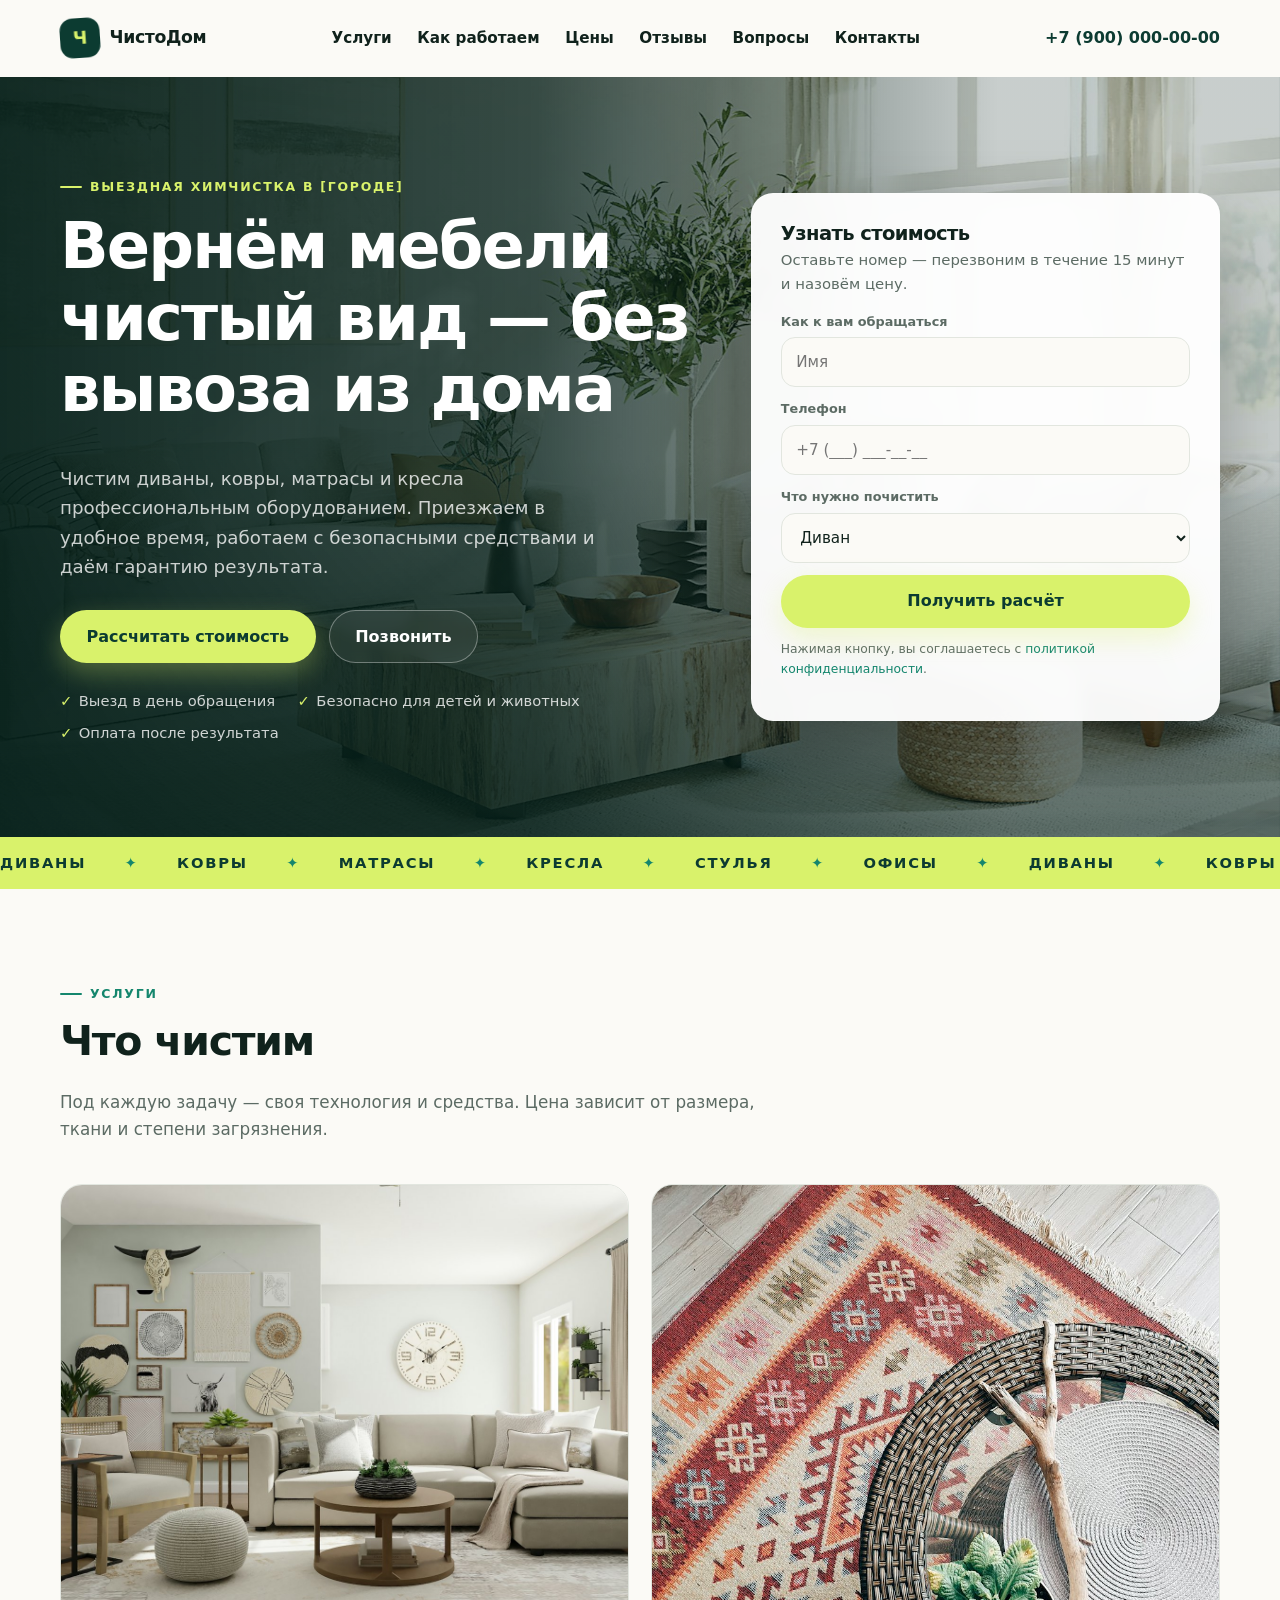
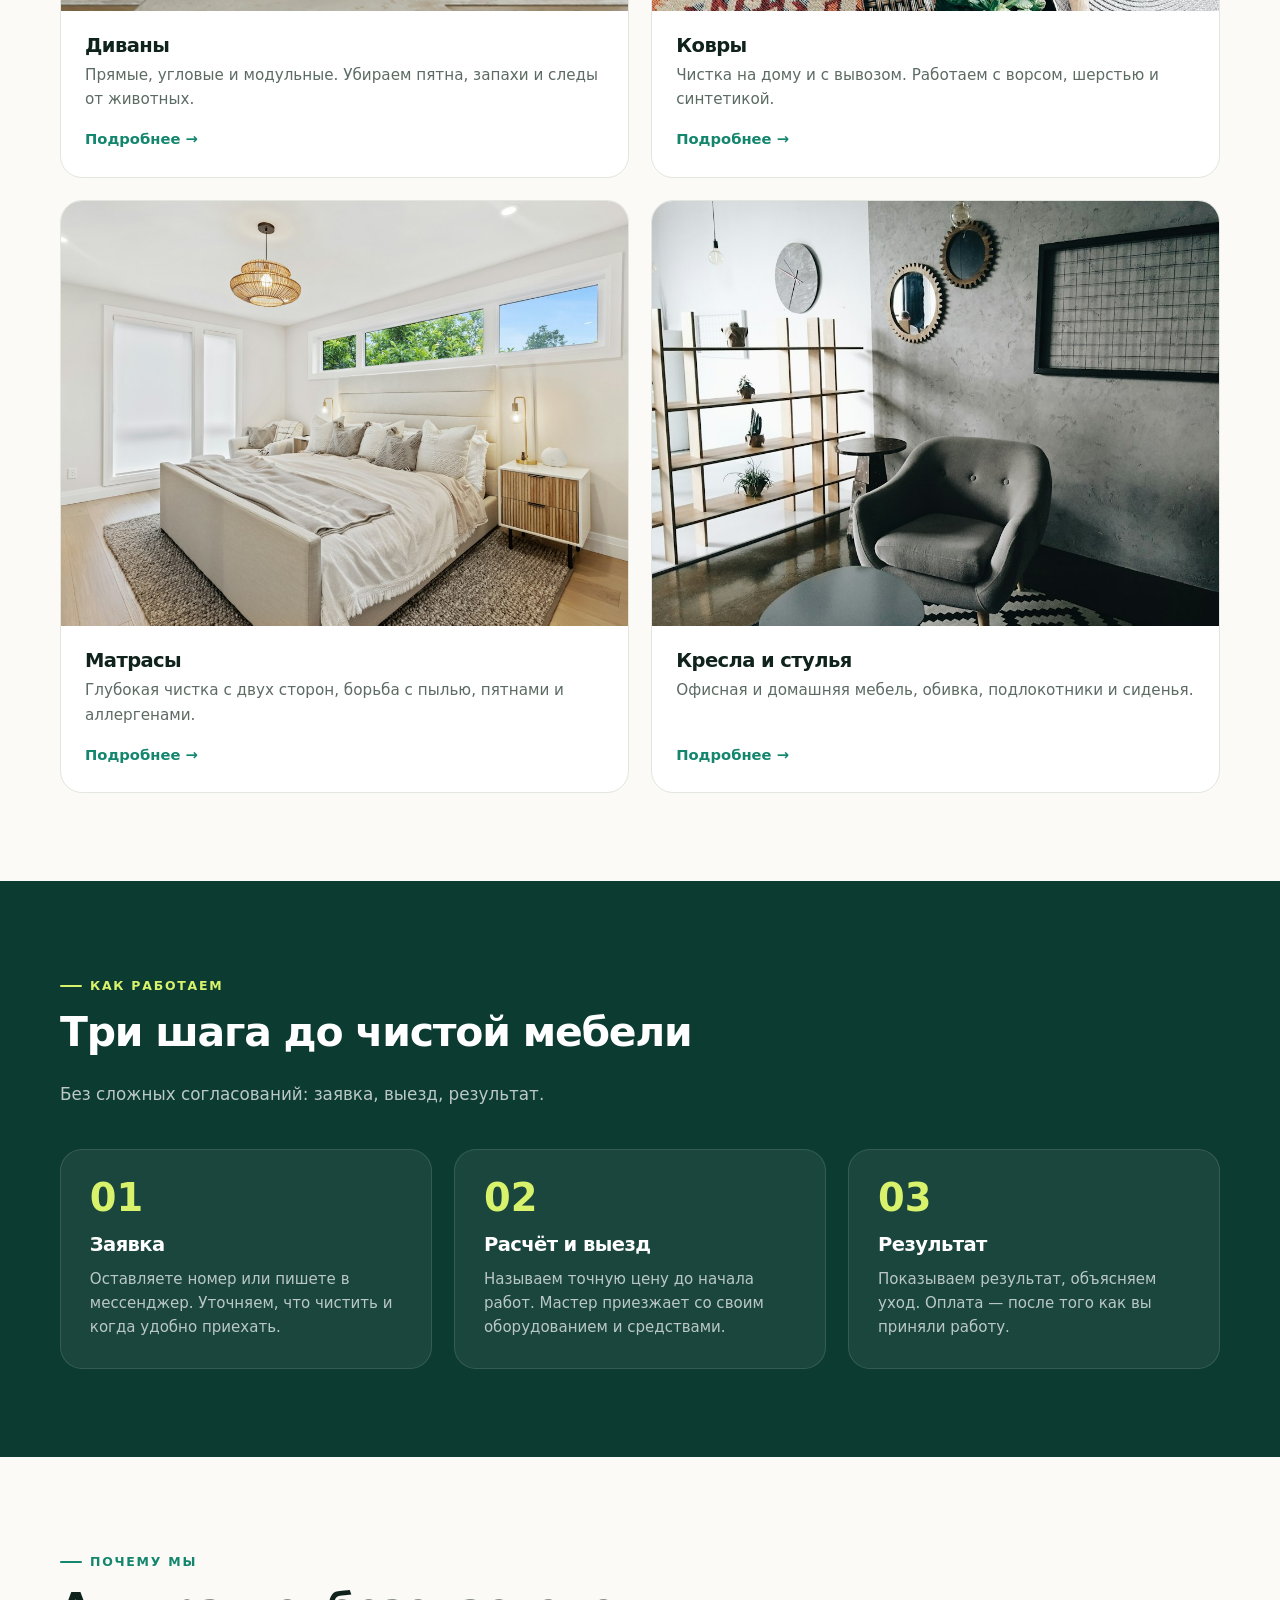
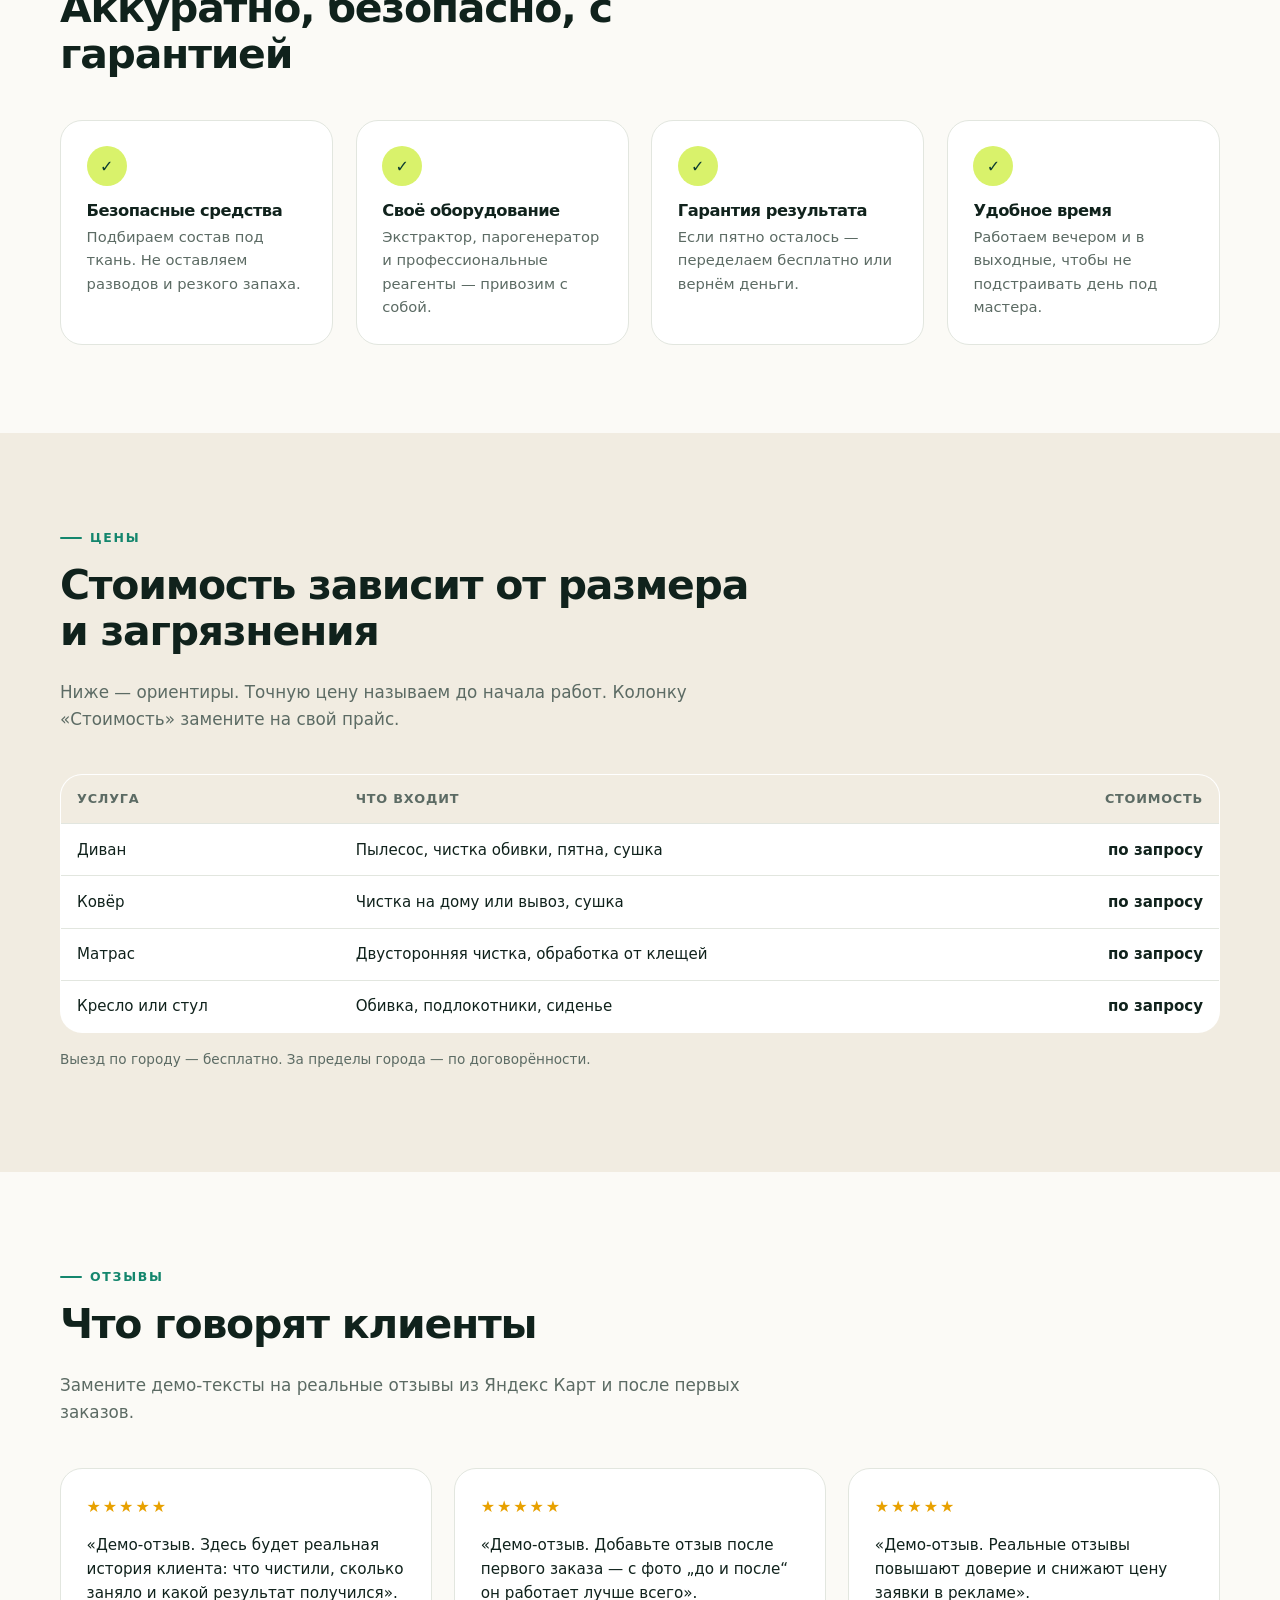
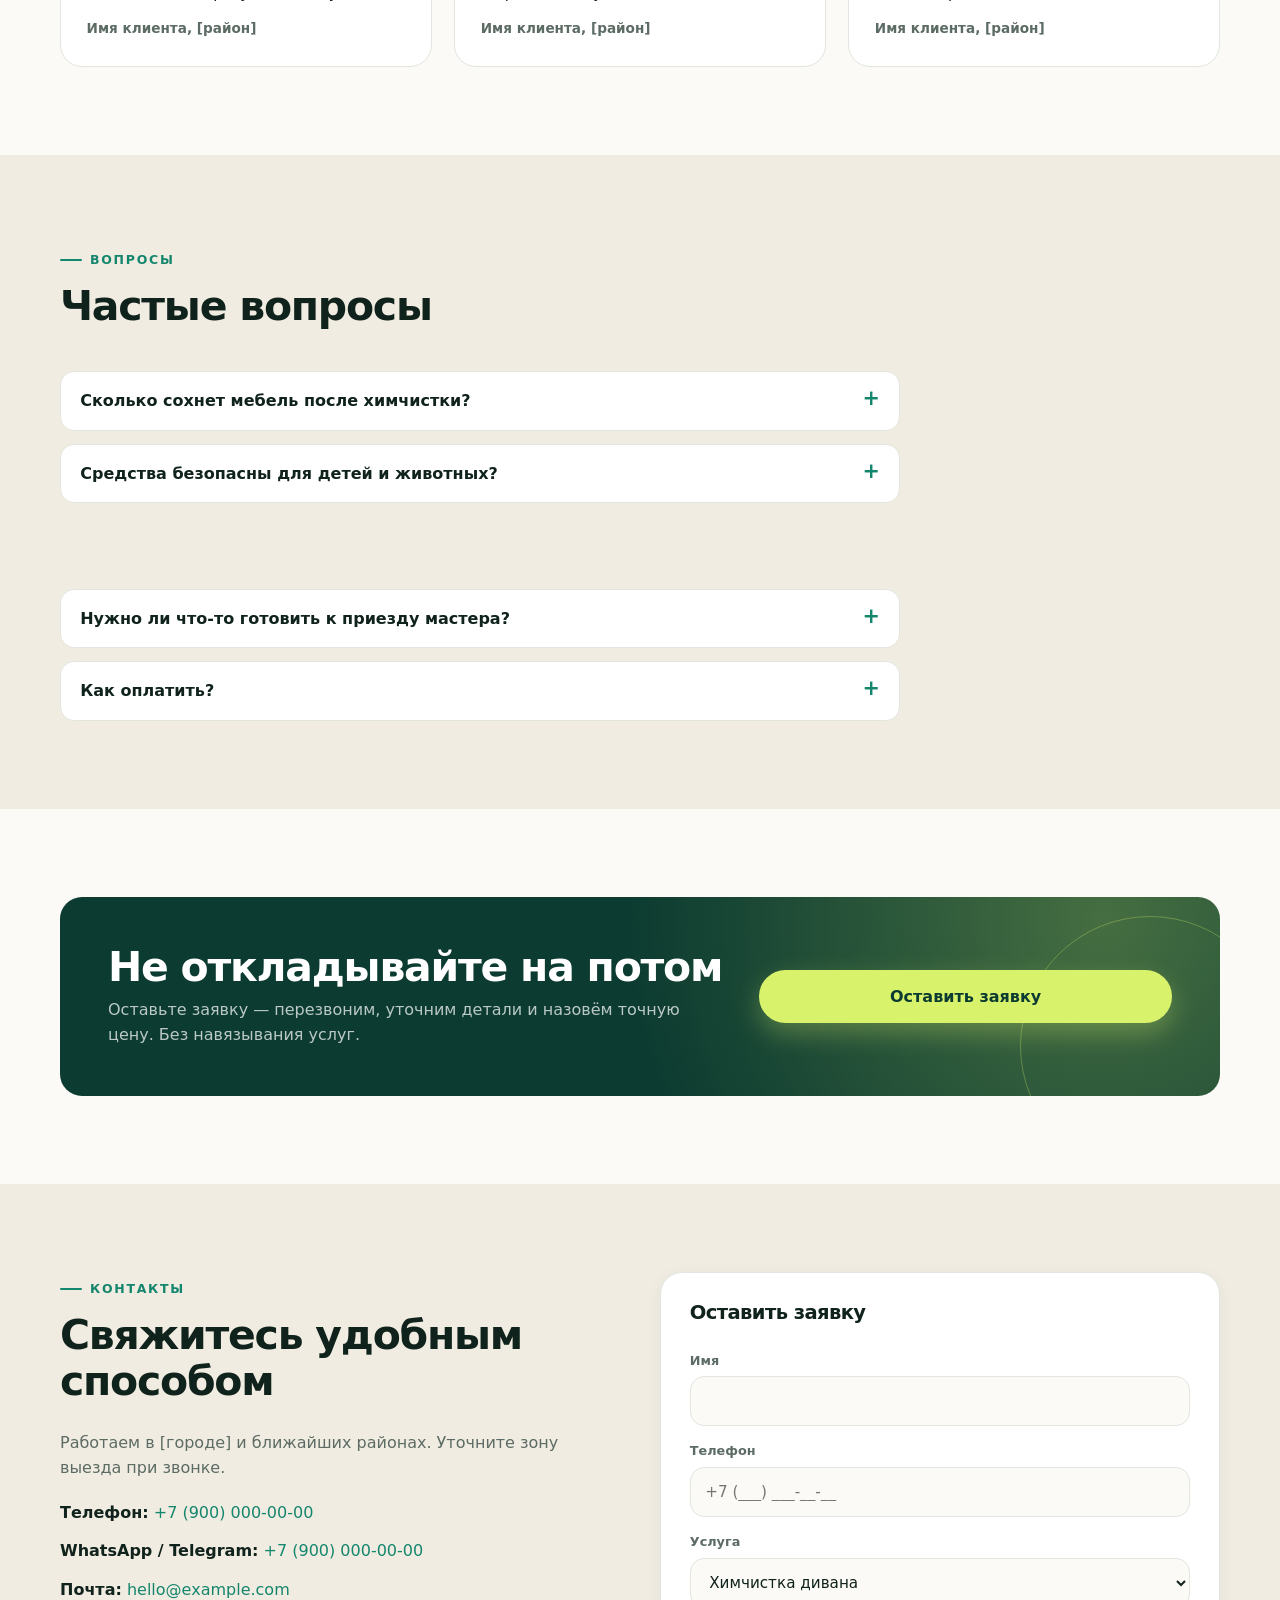
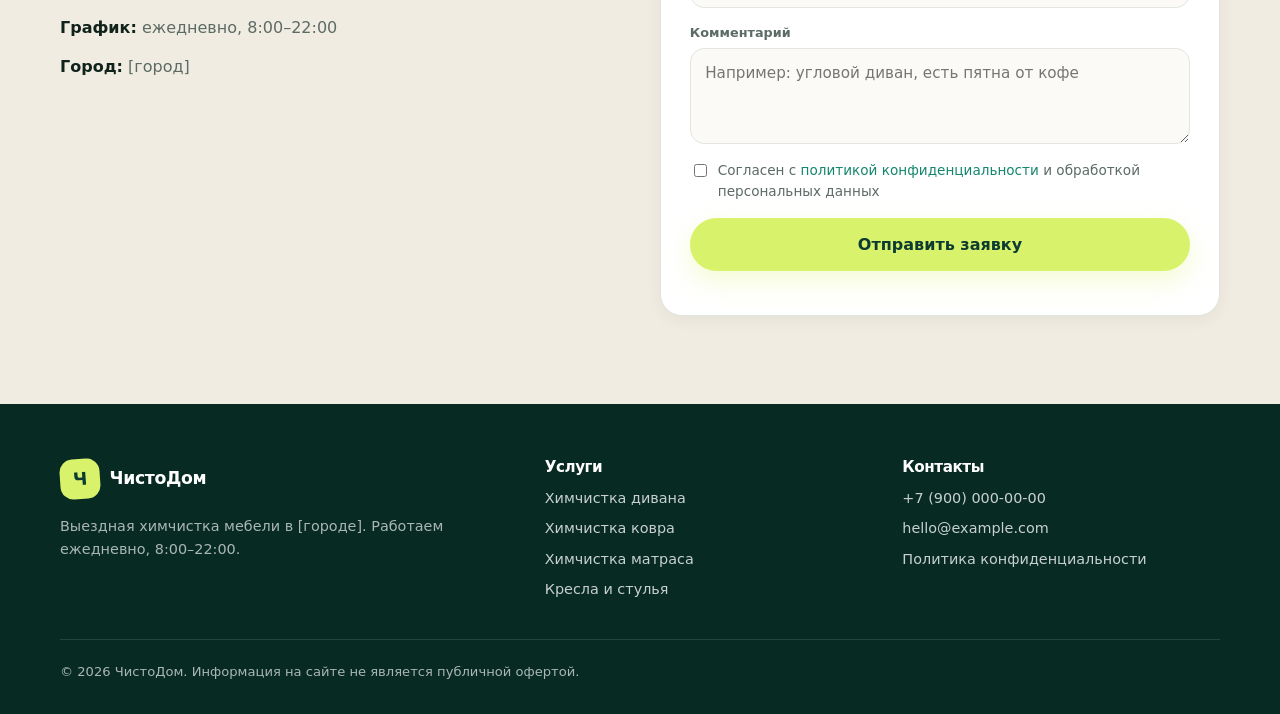
==== commit 293df643: "chore: заменить придуманный домен на адрес GitHub Pages" ====
--- a/index.html
+++ b/index.html
@@ -6,12 +6,12 @@
   <meta name="viewport" content="width=device-width, initial-scale=1">
   <title>Химчистка мебели на дому в [городе] — выезд, гарантия результата</title>
   <meta name="description" content="Профессиональная химчистка диванов, ковров, матрасов и кресел на дому в [городе]. Безопасные средства, выезд в день обращения, гарантия результата. Рассчитайте стоимость за 2 минуты.">
-  <link rel="canonical" href="https://example.com/">
+  <link rel="canonical" href="https://jostik33.github.io/himchistka-site/">
   <meta property="og:type" content="website">
   <meta property="og:title" content="Химчистка мебели на дому в [городе]">
   <meta property="og:description" content="Диваны, ковры, матрасы и кресла. Выезд на дом, безопасные средства, гарантия результата.">
-  <meta property="og:url" content="https://example.com/">
-  <meta property="og:image" content="https://example.com/images/hero.jpg">
+  <meta property="og:url" content="https://jostik33.github.io/himchistka-site/">
+  <meta property="og:image" content="https://jostik33.github.io/himchistka-site/images/hero.jpg">
   <meta property="og:locale" content="ru_RU">
   <link rel="icon" href="data:image/svg+xml,%3Csvg xmlns='http://www.w3.org/2000/svg' viewBox='0 0 64 64'%3E%3Crect width='64' height='64' rx='16' fill='%230c3b31'/%3E%3Ctext x='32' y='44' font-family='Arial' font-size='34' font-weight='bold' fill='%23d9f26b' text-anchor='middle'%3EЧ%3C/text%3E%3C/svg%3E">
   <link rel="stylesheet" href="css/styles.css">
@@ -438,8 +438,8 @@
     "@type": "LocalBusiness",
     "name": "ЧистоДом",
     "description": "Выездная химчистка диванов, ковров, матрасов и кресел в [городе].",
-    "url": "https://example.com/",
-    "image": "https://example.com/images/hero.jpg",
+    "url": "https://jostik33.github.io/himchistka-site/",
+    "image": "https://jostik33.github.io/himchistka-site/images/hero.jpg",
     "telephone": "+7-900-000-00-00",
     "priceRange": "₽₽",
     "areaServed": "[город]",
--- a/css/styles.css
+++ b/css/styles.css
@@ -390,8 +390,10 @@
 
 .hero-bg {
   position: absolute;
-  inset: 0;
+  /* Запас сверху — под параллакс при скролле */
+  inset: -80px 0 0;
   z-index: 0;
+  will-change: transform;
 }
 
 .hero-bg img {
@@ -1147,6 +1149,102 @@
   }
 }
 
+@keyframes pageIn {
+  from {
+    opacity: 0;
+    transform: translateY(12px);
+  }
+  to {
+    opacity: 1;
+    /* none, а не translateY(0): иначе body остаётся containing block для fixed-элементов */
+    transform: none;
+  }
+}
+
+@keyframes vtOut {
+  to {
+    opacity: 0;
+    transform: translateY(-16px) scale(0.995);
+  }
+}
+
+@keyframes vtIn {
+  from {
+    opacity: 0;
+    transform: translateY(22px);
+  }
+}
+
+/* ---------- Переходы между страницами ---------- */
+
+/* Chrome и Edge: нативный кросс-документный переход */
+
+@view-transition {
+  navigation: auto;
+}
+
+.site-header {
+  view-transition-name: site-header;
+}
+
+.site-header .logo-mark {
+  view-transition-name: logo-mark;
+}
+
+::view-transition-old(root) {
+  animation: vtOut 0.3s var(--ease) both;
+}
+
+::view-transition-new(root) {
+  animation: vtIn 0.42s var(--ease) both;
+}
+
+/* Шапка переезжает на место без мигания, логотип морфится */
+
+::view-transition-old(site-header),
+::view-transition-new(site-header) {
+  animation: none;
+  mix-blend-mode: normal;
+}
+
+/* Safari и Firefox без View Transitions: короткое затухание */
+
+@supports not (view-transition-name: none) {
+  .js body {
+    animation: pageIn 0.45s var(--ease) both;
+  }
+
+  .js.is-leaving body {
+    /* снимаем fill-mode анимации, иначе она перебивает затухание */
+    animation: none;
+    opacity: 0;
+    transform: translateY(-10px);
+    transition: opacity 0.16s ease, transform 0.16s ease;
+  }
+}
+
+/* ---------- Индикатор прокрутки ---------- */
+
+.scroll-progress {
+  position: fixed;
+  top: 0;
+  left: 0;
+  z-index: 60;
+  width: 100%;
+  height: 3px;
+  background: linear-gradient(90deg, var(--lime), var(--emerald));
+  transform: scaleX(0);
+  transform-origin: left center;
+  transition: transform 0.12s linear;
+  pointer-events: none;
+}
+
+/* Якоря не прячутся под прилипшей шапкой */
+
+main [id] {
+  scroll-margin-top: 96px;
+}
+
 /* ---------- Утилиты ---------- */
 
 .muted {
@@ -1321,4 +1419,14 @@
     opacity: 1;
     transform: none;
   }
-}
+
+  ::view-transition-group(*),
+  ::view-transition-old(*),
+  ::view-transition-new(*) {
+    animation: none !important;
+  }
+
+  .scroll-progress {
+    display: none;
+  }
+}
